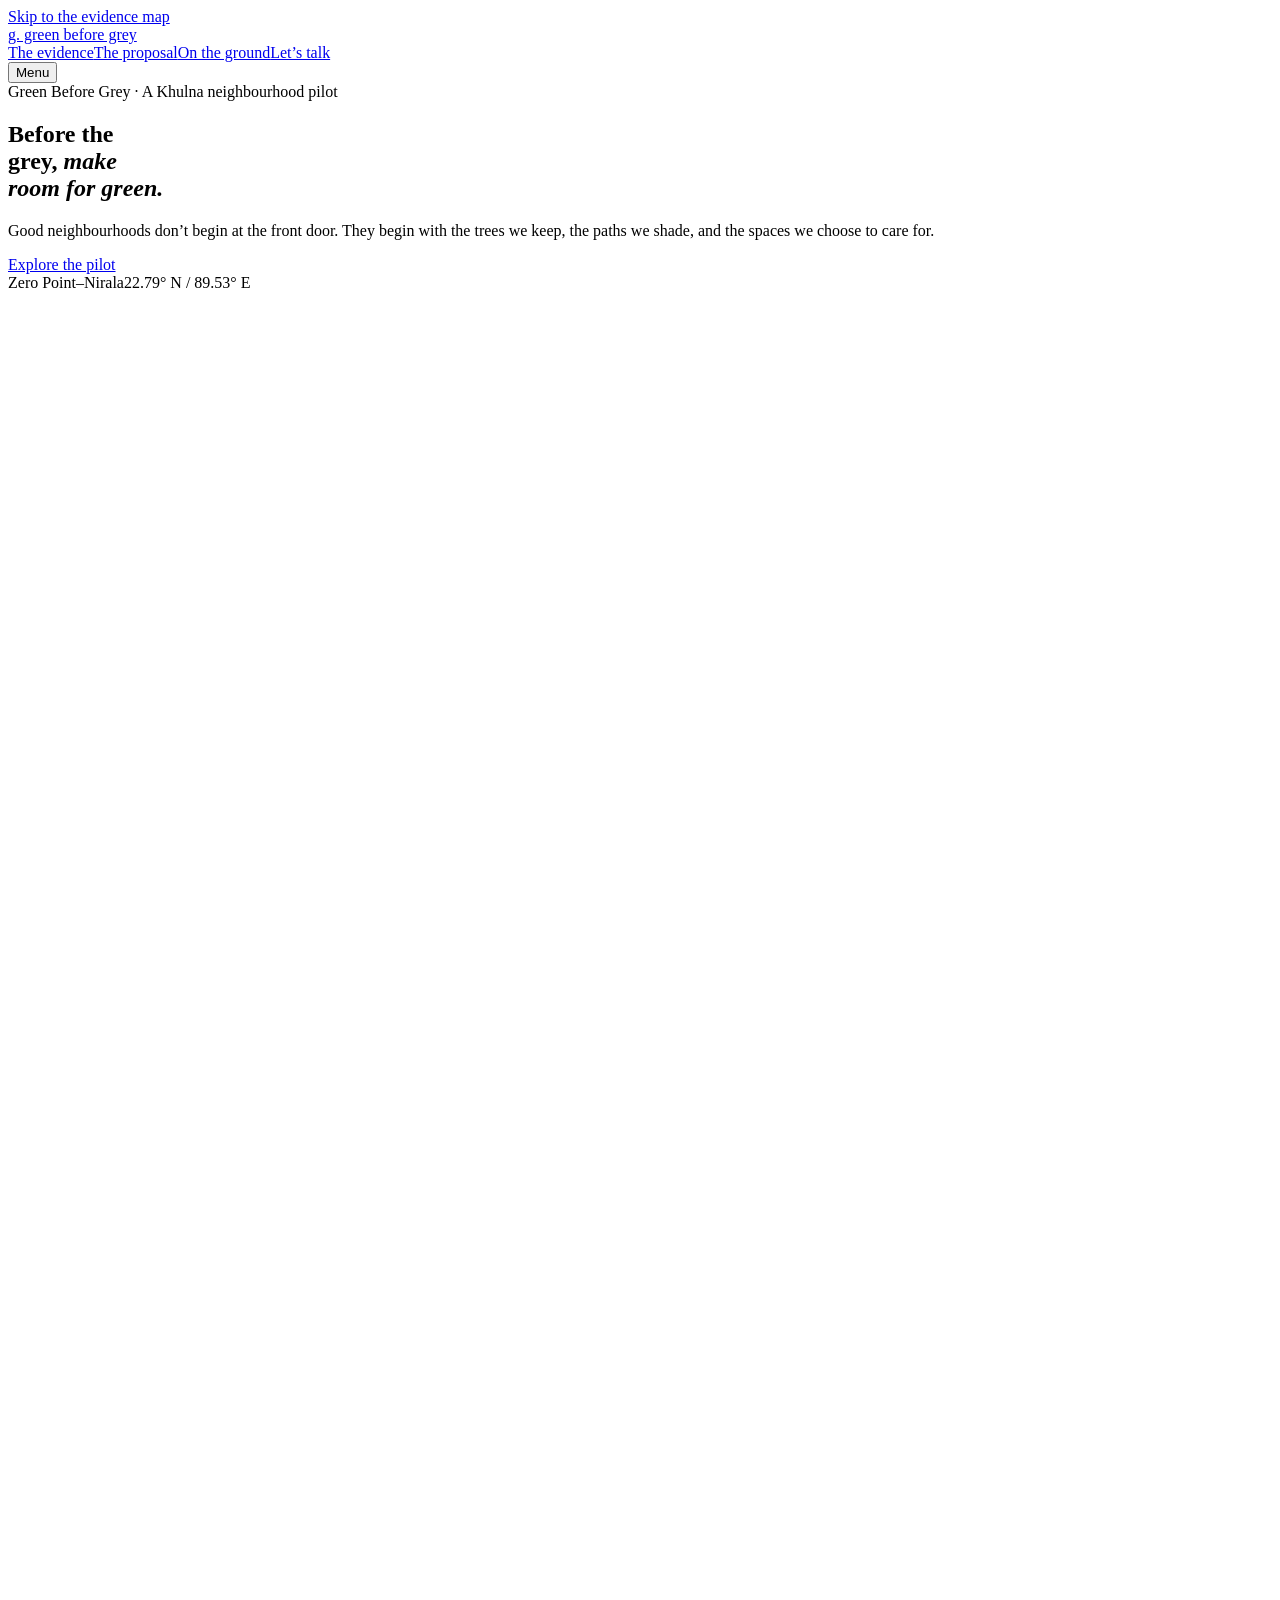
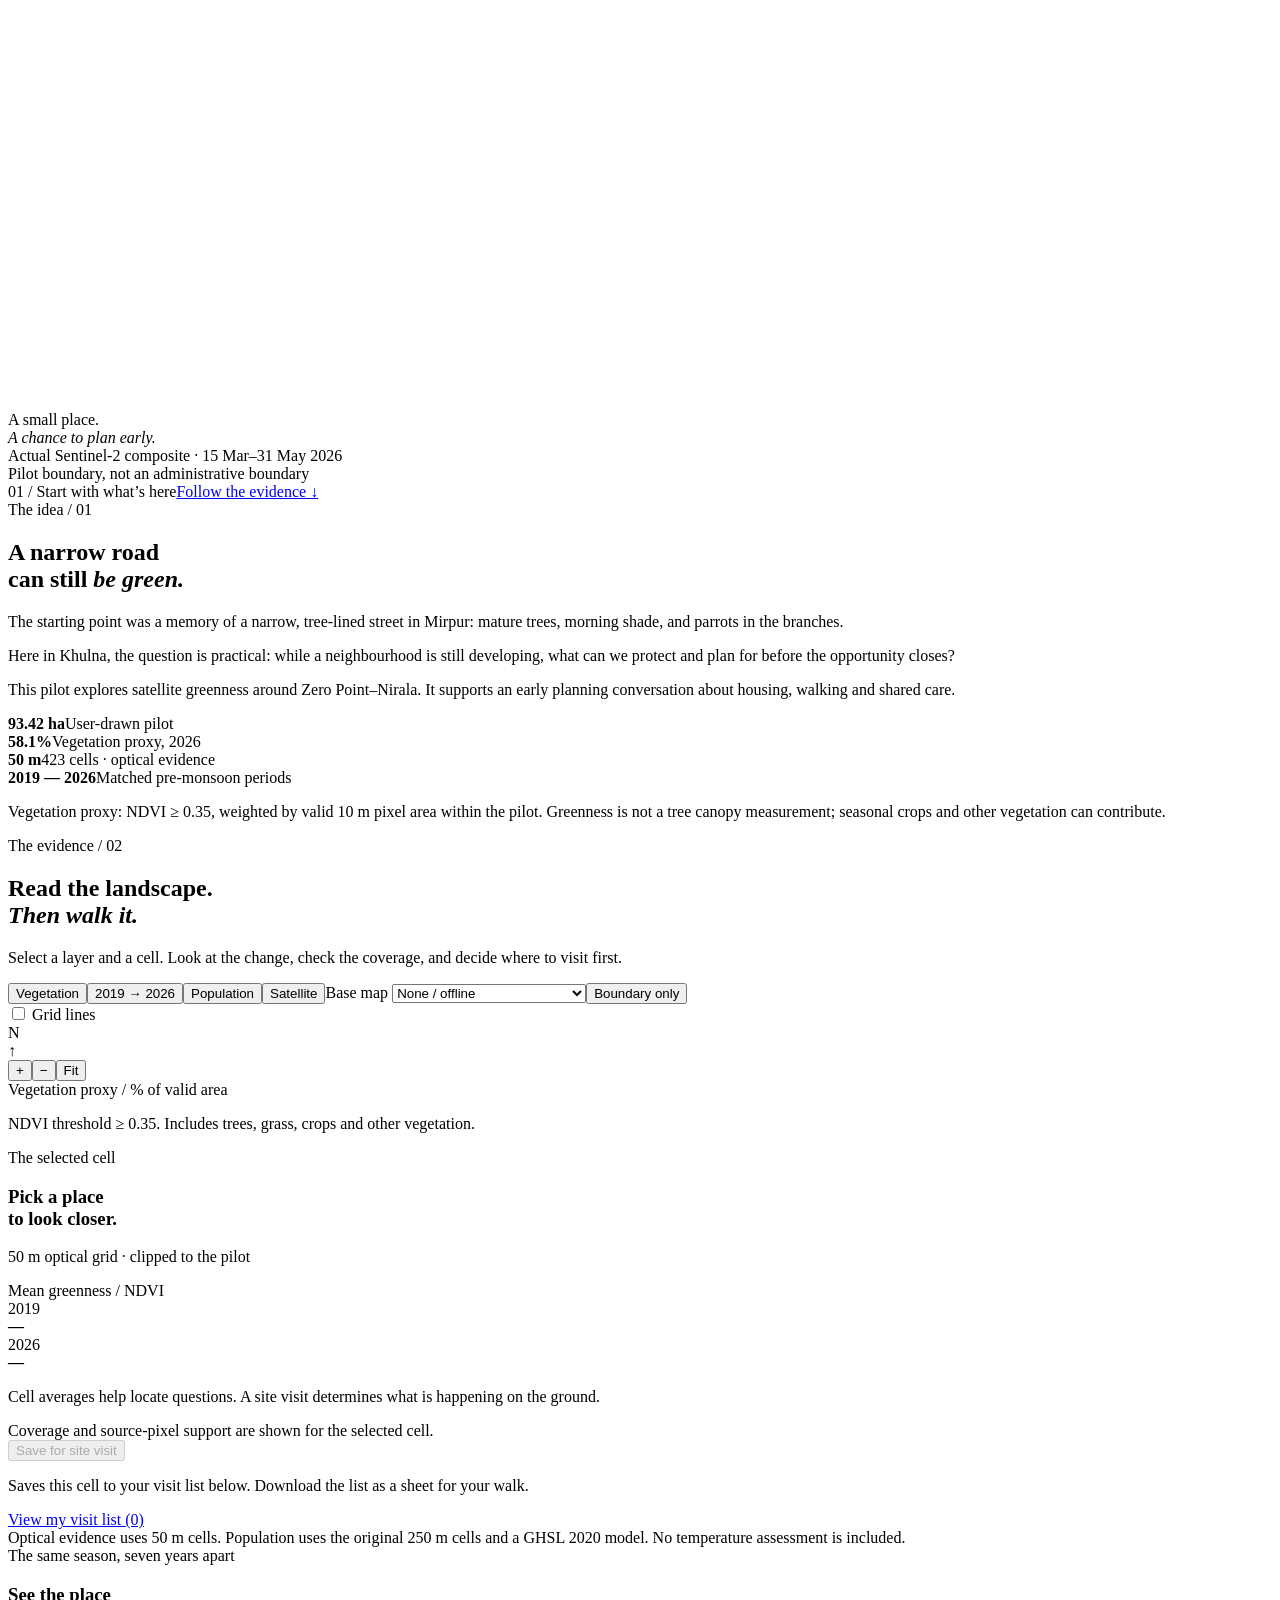
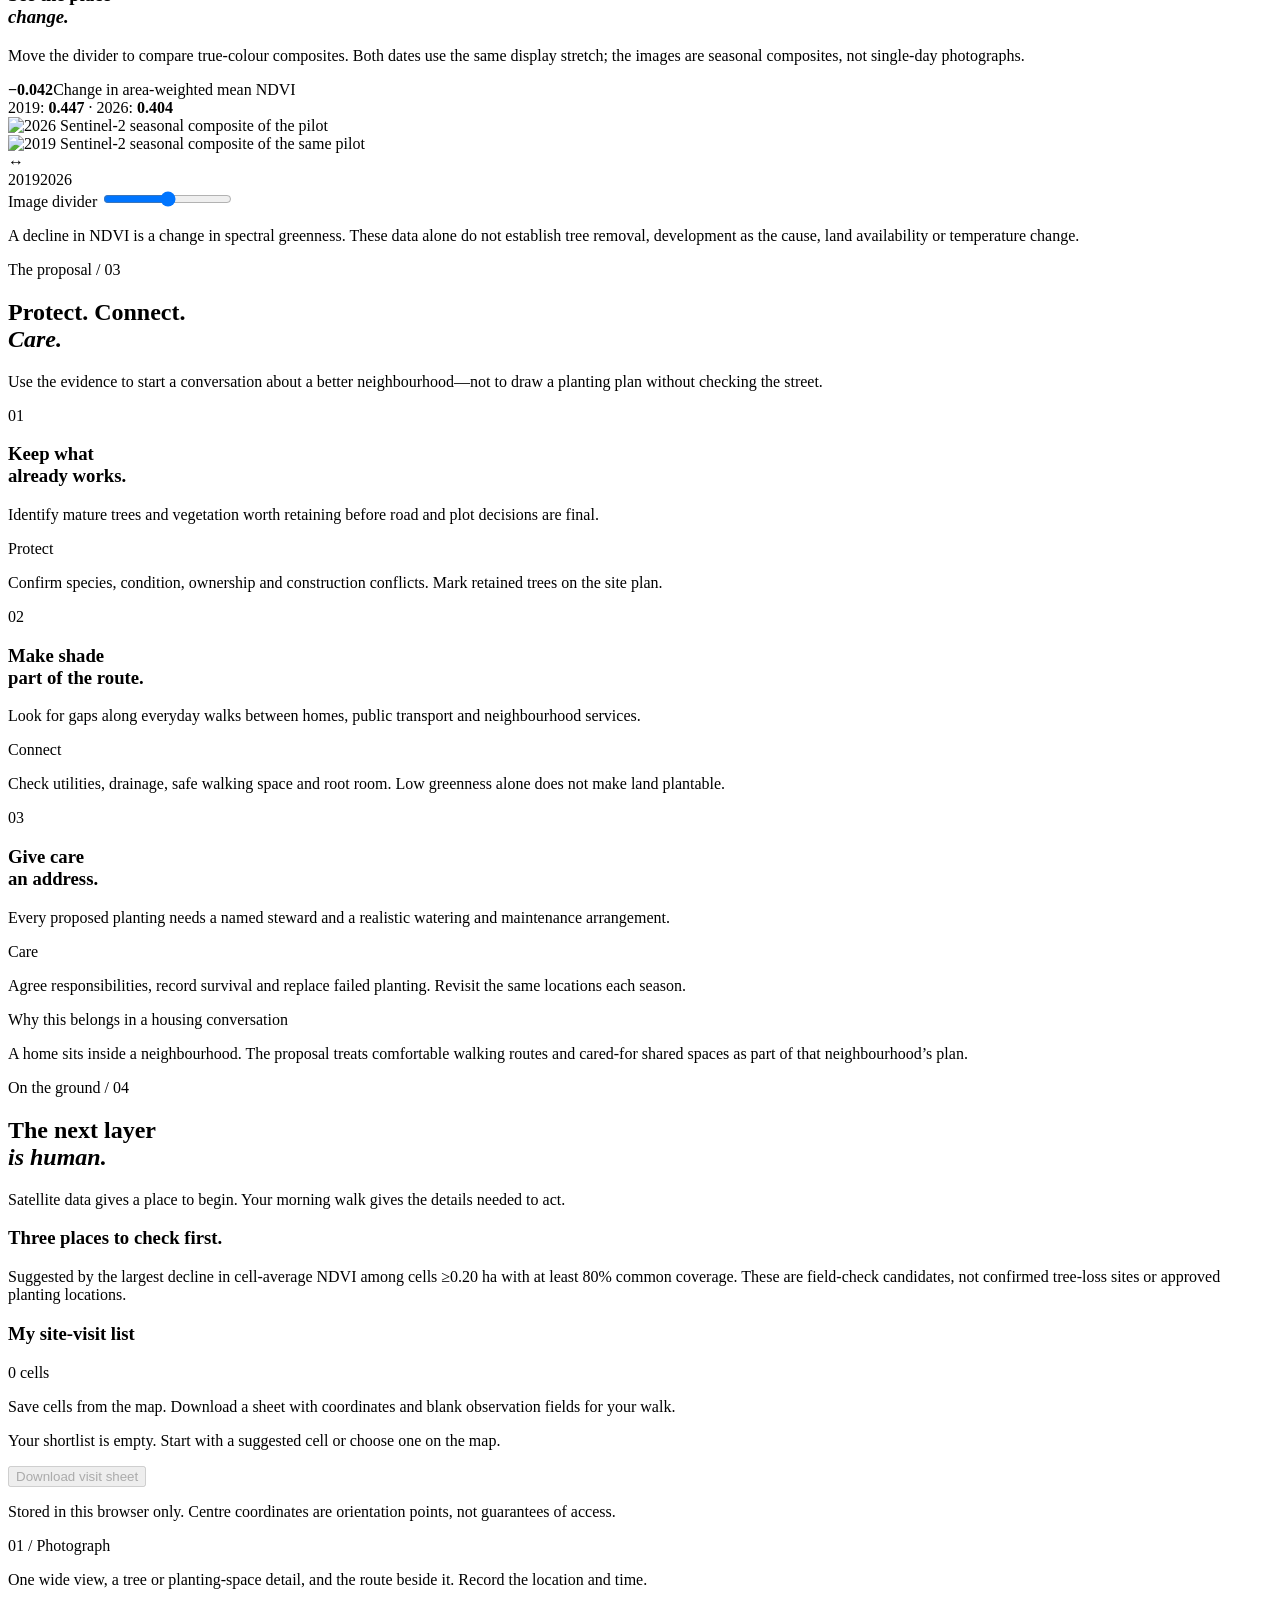
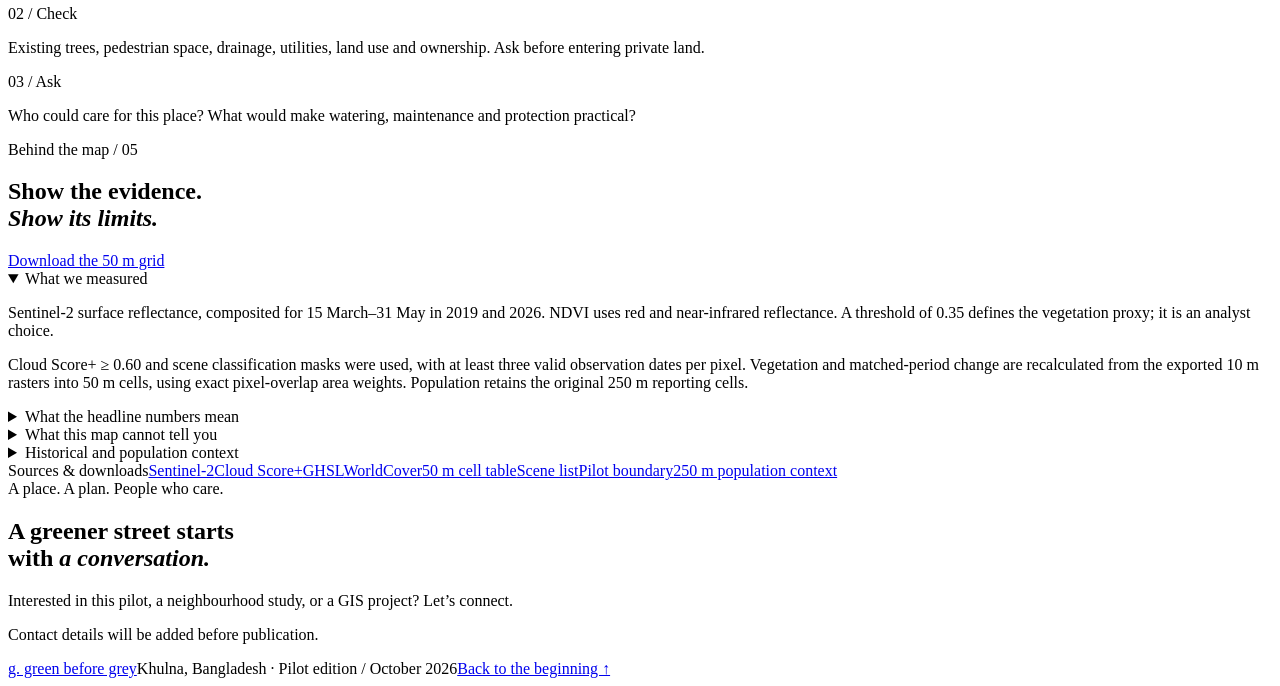
==== index.html @ 22277b51 "Add files via upload" ====
<!doctype html>
<html lang="en">
<head>
<meta charset="utf-8"><meta name="viewport" content="width=device-width,initial-scale=1">
<title>Green Before Grey | Neighbourhood Greening in Khulna</title>
<meta name="description" content="Green Before Grey explores neighbourhood greening in Khulna: compare 2019–2026 vegetation, inspect a 50 m grid, and plan site visits around Zero Point–Nirala.">
<meta name="robots" content="index,follow,max-image-preview:large">
<meta name="referrer" content="strict-origin-when-cross-origin">
<meta property="og:type" content="website"><meta property="og:site_name" content="Green Before Grey">
<meta property="og:title" content="Green Before Grey | Neighbourhood Greening in Khulna">
<meta property="og:description" content="Explore vegetation change and opportunities for neighbourhood shade around Zero Point–Nirala, Khulna, using real satellite evidence.">
<meta property="og:locale" content="en_US"><meta name="twitter:card" content="summary">
<meta name="twitter:title" content="Green Before Grey | Khulna Neighbourhood Greening">
<meta name="twitter:description" content="A neighbourhood planning pilot: satellite evidence, 50 m cells, and practical site visits before development closes the opportunity.">
<!-- Publication URLs are added by tools/set_public_url.py after a real HTTPS address is known. -->
<script id="site-schema" type="application/ld+json">{"@context":"https://schema.org","@graph":[{"@type":"WebSite","name":"Green Before Grey","alternateName":"Green Before Gray","inLanguage":"en","description":"A neighbourhood greening and shade planning pilot in Khulna, Bangladesh."},{"@type":"WebPage","name":"Green Before Grey | Neighbourhood Greening in Khulna","description":"Explore vegetation change and plan site visits around Zero Point–Nirala, Khulna.","about":{"@type":"Place","name":"Zero Point–Nirala, Khulna, Bangladesh","geo":{"@type":"GeoCoordinates","latitude":22.794,"longitude":89.534}}}]}</script>
<meta name="theme-color" content="#102121">
<link rel="icon" href="assets/favicon.svg" type="image/svg+xml">
<link rel="stylesheet" href="assets/vendor/leaflet/leaflet.css"><link rel="stylesheet" href="styles.css">
<script defer src="assets/vendor/leaflet/leaflet.js"></script><script defer src="data/pilot-data.js"></script><script defer src="site-config.js"></script><script defer src="map-controller.js"></script><script defer src="app.js"></script>
</head>
<body>
<a class="skip-link" href="#explore">Skip to the evidence map</a>
<header class="header"><a class="wordmark" href="#start"><span class="mark">g.</span> green before grey</a><nav aria-label="Main navigation"><a href="#explore">The evidence</a><a href="#care">The proposal</a><a href="#field">On the ground</a><a class="nav-contact" href="#contact">Let’s talk</a></nav><button class="menu-toggle" aria-expanded="false" aria-label="Toggle navigation">Menu</button></header>
<main>
<section class="hero section" id="start">
<div class="hero-copy"><div class="eyebrow"><span class="short-line"></span> Green Before Grey · A Khulna neighbourhood pilot</div><h1>Before the<br>grey, <em>make<br>room for green.</em></h1><p class="hero-intro">Good neighbourhoods don’t begin at the front door. They begin with the trees we keep, the paths we shade, and the spaces we choose to care for.</p><a class="button primary" href="#explore">Explore the pilot</a><div class="hero-meta"><span>Zero Point–Nirala</span><span>22.79° N / 89.53° E</span></div></div>
<div class="hero-map-wrap"><div class="map-halo"></div><svg id="hero-map" viewBox="0 0 1400 1900" role="img" aria-label="Sentinel-2 composite of the user-drawn Zero Point–Nirala pilot"></svg><span class="hero-map-label">A small place.<br><em>A chance to plan early.</em></span><div class="image-credit">Actual Sentinel-2 composite · 15 Mar–31 May 2026<br>Pilot boundary, not an administrative boundary</div></div>
<div class="hero-bottom"><span>01 / Start with what’s here</span><a href="#explore">Follow the evidence <span aria-hidden="true">↓</span></a></div>
</section>
<section class="intro section" aria-labelledby="intro-title"><div class="section-marker">The idea / 01</div><div class="intro-body"><h2 id="intro-title">A narrow road<br>can still <em>be green.</em></h2><div><p>The starting point was a memory of a narrow, tree-lined street in Mirpur: mature trees, morning shade, and parrots in the branches.</p><p>Here in Khulna, the question is practical: while a neighbourhood is still developing, what can we protect and plan for before the opportunity closes?</p><p class="quiet">This pilot explores satellite greenness around Zero Point–Nirala. It supports an early planning conversation about housing, walking and shared care.</p></div></div><div class="stats"><div><strong id="stat-area">93.42<span> ha</span></strong><span>User-drawn pilot</span></div><div><strong id="stat-green">58.1<span>%</span></strong><span>Vegetation proxy, 2026</span></div><div><strong id="stat-cells">50<span> m</span></strong><span id="stat-grid-note">423 cells · optical evidence</span></div><div><strong>2019<span> — </span>2026</strong><span>Matched pre-monsoon periods</span></div></div><p class="stat-note">Vegetation proxy: NDVI ≥ 0.35, weighted by valid 10 m pixel area within the pilot. Greenness is not a tree canopy measurement; seasonal crops and other vegetation can contribute.</p></section>
<section class="evidence section" id="explore" aria-labelledby="evidence-title"><div class="section-marker">The evidence / 02</div><div class="section-heading"><h2 id="evidence-title">Read the landscape.<br><em>Then walk it.</em></h2><p>Select a layer and a cell. Look at the change, check the coverage, and decide where to visit first.</p></div>
<div class="explorer"><div class="map-column"><div class="map-toolbar"><div class="layer-buttons" role="group" aria-label="Evidence layer"><button data-layer="vegetation" aria-pressed="true">Vegetation</button><button data-layer="change" aria-pressed="false">2019 → 2026</button><button data-layer="population" aria-pressed="false">Population</button><button data-layer="satellite" aria-pressed="false">Satellite</button><label class="basemap-select">Base map <select id="basemap-select" aria-label="Base map"><option value="offline">None / offline</option><option value="osm">OpenStreetMap</option><option value="dark">OSM · dark</option><option value="light">OSM · light</option><option value="esri">Esri satellite</option><option value="google-satellite" disabled>Google satellite · key needed</option><option value="google-hybrid" disabled>Google hybrid · key needed</option></select></label><button data-layer="boundary" aria-pressed="false">Boundary only</button></div><label class="grid-toggle"><input type="checkbox" id="show-grid"> Grid lines</label></div><div class="map-surface"><div id="evidence-map" aria-label="Interactive pilot map"></div><div id="google-map" aria-label="Interactive Google basemap" hidden></div><div class="map-north" aria-hidden="true">N<br>↑</div><div class="map-controls" role="group" aria-label="Map zoom"><button id="zoom-in" aria-label="Zoom in">+</button><button id="zoom-out" aria-label="Zoom out">−</button><button id="zoom-reset" aria-label="Reset map view">Fit</button></div></div><div class="map-legend"><div><span id="legend-title">Vegetation proxy / % of valid area</span><div id="legend-swatches"></div></div><p id="layer-note">NDVI threshold ≥ 0.35. Includes trees, grass, crops and other vegetation.</p></div><p id="basemap-status" class="basemap-status" role="status"></p></div>
<aside class="cell-panel" aria-labelledby="cell-title"><span class="eyebrow">The selected cell</span><h3 id="cell-title">Pick a place<br>to look closer.</h3><p id="cell-location" class="mono">50 m optical grid · clipped to the pilot</p><div class="cell-measures" id="cell-measures"></div><div class="ndvi-comparison"><div class="chart-title">Mean greenness / NDVI</div><div class="bar-row"><span>2019</span><div><i id="ndvi-old-bar"></i></div><b id="ndvi-old">—</b></div><div class="bar-row"><span>2026</span><div><i id="ndvi-new-bar"></i></div><b id="ndvi-new">—</b></div><p id="cell-interpretation">Cell averages help locate questions. A site visit determines what is happening on the ground.</p></div><div class="coverage"><span class="coverage-mark" aria-hidden="true"></span><span id="cell-coverage">Coverage and source-pixel support are shown for the selected cell.</span></div><button id="visit-toggle" class="button primary" disabled>Save for site visit</button><p class="visit-help">Saves this cell to your visit list below. Download the list as a sheet for your walk.</p><a class="view-visit-list" href="#visit-list-title">View my visit list <span id="panel-visit-count">(0)</span></a><div class="panel-footnote">Optical evidence uses 50 m cells. Population uses the original 250 m cells and a GHSL 2020 model. No temperature assessment is included.</div></aside></div>
<div class="compare-block"><div><span class="eyebrow">The same season, seven years apart</span><h3>See the place<br><em>change.</em></h3><p>Move the divider to compare true-colour composites. Both dates use the same display stretch; the images are seasonal composites, not single-day photographs.</p><div class="compare-stat"><strong id="delta-stat">−0.042</strong><span>Change in area-weighted mean NDVI<br>2019: <b id="old-mean">0.447</b> · 2026: <b id="new-mean">0.404</b></span></div></div><div><div class="compare-frame" id="compare-frame"><img src="assets/rgb2026.png" alt="2026 Sentinel-2 seasonal composite of the pilot" width="107" height="164"><div id="compare-old"><img src="assets/rgb2019.png" alt="2019 Sentinel-2 seasonal composite of the same pilot" width="107" height="164"></div><div id="compare-divider"><span aria-hidden="true">↔</span></div><span class="compare-year old">2019</span><span class="compare-year new">2026</span></div><label class="compare-control">Image divider <input type="range" id="compare-slider" min="0" max="100" value="50" aria-label="Move the divider between the 2019 and 2026 images"></label></div></div>
<p class="evidence-caveat">A decline in NDVI is a change in spectral greenness. These data alone do not establish tree removal, development as the cause, land availability or temperature change.</p>
</section>
<section class="care section" id="care" aria-labelledby="care-title"><div class="section-marker">The proposal / 03</div><div class="section-heading"><h2 id="care-title">Protect. Connect.<br><em>Care.</em></h2><p>Use the evidence to start a conversation about a better neighbourhood—not to draw a planting plan without checking the street.</p></div><div class="care-cards"><article><span class="card-number">01</span><h3>Keep what<br>already works.</h3><p>Identify mature trees and vegetation worth retaining before road and plot decisions are final.</p><div class="card-detail"><span>Protect</span><p>Confirm species, condition, ownership and construction conflicts. Mark retained trees on the site plan.</p></div></article><article><span class="card-number">02</span><h3>Make shade<br>part of the route.</h3><p>Look for gaps along everyday walks between homes, public transport and neighbourhood services.</p><div class="card-detail"><span>Connect</span><p>Check utilities, drainage, safe walking space and root room. Low greenness alone does not make land plantable.</p></div></article><article><span class="card-number">03</span><h3>Give care<br>an address.</h3><p>Every proposed planting needs a named steward and a realistic watering and maintenance arrangement.</p><div class="card-detail"><span>Care</span><p>Agree responsibilities, record survival and replace failed planting. Revisit the same locations each season.</p></div></article></div><div class="housing-line"><span>Why this belongs in a housing conversation</span><p>A home sits inside a neighbourhood. The proposal treats comfortable walking routes and cared-for shared spaces as part of that neighbourhood’s plan.</p></div></section>
<section class="field section" id="field" aria-labelledby="field-title"><div class="section-marker">On the ground / 04</div><div class="section-heading"><h2 id="field-title">The next layer<br><em>is human.</em></h2><p>Satellite data gives a place to begin. Your morning walk gives the details needed to act.</p></div><div class="field-layout"><div><h3>Three places to check first.</h3><p class="quiet">Suggested by the largest decline in cell-average NDVI among cells ≥0.20 ha with at least 80% common coverage. These are field-check candidates, not confirmed tree-loss sites or approved planting locations.</p><div id="field-candidates" class="field-candidates"></div></div><div class="visit-card"><div class="visit-heading"><h3 id="visit-list-title">My site-visit list</h3><span id="visit-count">0 cells</span></div><p>Save cells from the map. Download a sheet with coordinates and blank observation fields for your walk.</p><div id="visit-list" class="visit-list"><p class="empty-note">Your shortlist is empty. Start with a suggested cell or choose one on the map.</p></div><button class="button light" id="download-visits" disabled>Download visit sheet</button><p class="small">Stored in this browser only. Centre coordinates are orientation points, not guarantees of access.</p></div></div><div class="observation-strip"><div><span>01 / Photograph</span><p>One wide view, a tree or planting-space detail, and the route beside it. Record the location and time.</p></div><div><span>02 / Check</span><p>Existing trees, pedestrian space, drainage, utilities, land use and ownership. Ask before entering private land.</p></div><div><span>03 / Ask</span><p>Who could care for this place? What would make watering, maintenance and protection practical?</p></div></div><div id="field-gallery" class="field-gallery" hidden></div></section>
<section class="methods section" id="methods" aria-labelledby="methods-title"><div class="section-marker">Behind the map / 05</div><div class="methods-heading"><h2 id="methods-title">Show the evidence.<br><em>Show its limits.</em></h2><a class="text-link" href="data/pilot-grid.geojson" download="Green_Before_Grey_50m_Grid.geojson" data-download="fine-grid">Download the 50 m grid</a></div><div class="methods-grid"><details open><summary>What we measured</summary><p>Sentinel-2 surface reflectance, composited for 15 March–31 May in 2019 and 2026. NDVI uses red and near-infrared reflectance. A threshold of 0.35 defines the vegetation proxy; it is an analyst choice.</p><p>Cloud Score+ ≥ 0.60 and scene classification masks were used, with at least three valid observation dates per pixel. Vegetation and matched-period change are recalculated from the exported 10 m rasters into 50 m cells, using exact pixel-overlap area weights. Population retains the original 250 m reporting cells.</p></details><details><summary>What the headline numbers mean</summary><p>93.42 ha is the geodesic pilot area. Vegetation percentage uses valid pixel area after clipping to the pilot. NDVI change uses the common valid pixel area in both periods. Fine-grid values are recalculated, not copied from the 250 m grid.</p><p>Projected cell areas sum to 93.27 ha, about 0.16% below the geodesic area because of geometry/projection handling. The 50 m geometry partitions the projected pilot, excluding a total of less than 1 m² in tiny edge slivers. The older population export is downloadable separately.</p></details><details><summary>What this map cannot tell you</summary><p>Greenness is not tree canopy, biodiversity, shade quality or land ownership. NDVI changes can reflect vegetation condition, crops, soil and mixed pixels as well as physical land-cover change.</p><p>Thermal results did not meet the original coverage rule: no valid temperature pixels remained in the supplied median raster. Temperature, cooling estimates and air-quality claims are omitted.</p></details><details><summary>Historical and population context</summary><p>Population uses the GHSL 2020 100 m model as supplied in the cell export. Cell totals are approximate and are not summed here into a current pilot population. The source is older and coarser than the optical imagery.</p><p>ESA WorldCover 2021 tree and built classes are retained as historical cell context. They are not current tree inventories or proof of a parcel’s availability.</p></details></div><div class="source-row"><span>Sources & downloads</span><a href="https://developers.google.com/earth-engine/datasets/catalog/COPERNICUS_S2_SR_HARMONIZED" target="_blank" rel="noopener">Sentinel-2</a><a href="https://developers.google.com/earth-engine/datasets/catalog/GOOGLE_CLOUD_SCORE_PLUS_V1_S2_HARMONIZED" target="_blank" rel="noopener">Cloud Score+</a><a href="https://developers.google.com/earth-engine/datasets/catalog/JRC_GHSL_P2023A_GHS_POP" target="_blank" rel="noopener">GHSL</a><a href="https://developers.google.com/earth-engine/datasets/catalog/ESA_WorldCover_v200" target="_blank" rel="noopener">WorldCover</a><a href="data/pilot-table.csv" download="Green_Before_Grey_50m_Table.csv" data-download="fine-table">50 m cell table</a><a href="data/source-scenes.csv" download="source-scenes.csv" data-download="scenes">Scene list</a><a href="data/pilot-boundary.geojson" download="pilot-boundary.geojson" data-download="boundary">Pilot boundary</a><a href="data/population-grid-250m.geojson" download="Population_Context_250m.geojson" data-download="population">250 m population context</a></div></section>
</main>
<footer class="contact section" id="contact"><span class="eyebrow">A place. A plan. People who care.</span><h2>A greener street starts<br>with <em>a conversation.</em></h2><p>Interested in this pilot, a neighbourhood study, or a GIS project? Let’s connect.</p><div id="contact-links" class="contact-links"></div><p id="contact-pending" class="quiet">Contact details will be added before publication.</p><div class="footer-bottom"><a class="wordmark" href="#start"><span class="mark">g.</span> green before grey</a><span>Khulna, Bangladesh · Pilot edition / October 2026</span><a href="#start">Back to the beginning ↑</a></div></footer>
<div class="sr-only" id="announcement" aria-live="polite"></div>
<noscript><p class="noscript">Enable JavaScript to explore the interactive map. The project narrative and downloadable source files remain available.</p></noscript>
</body></html>
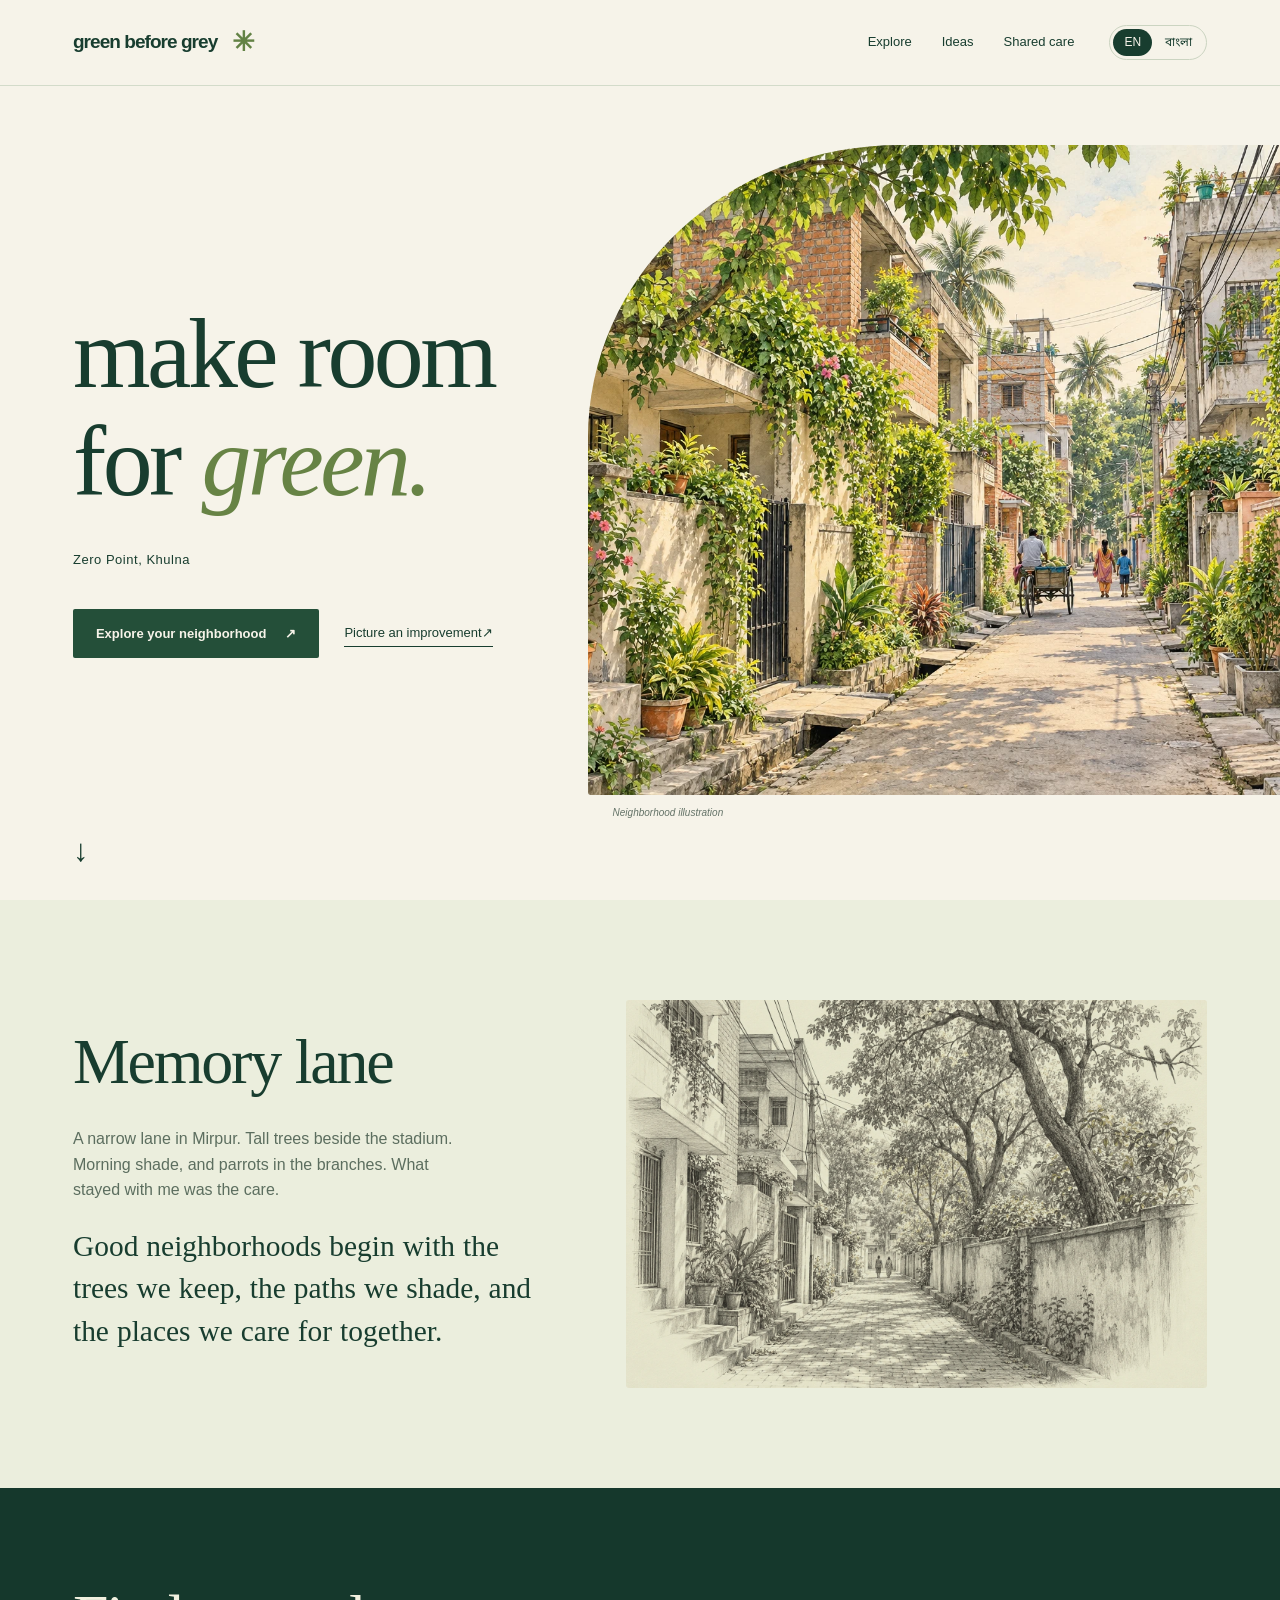
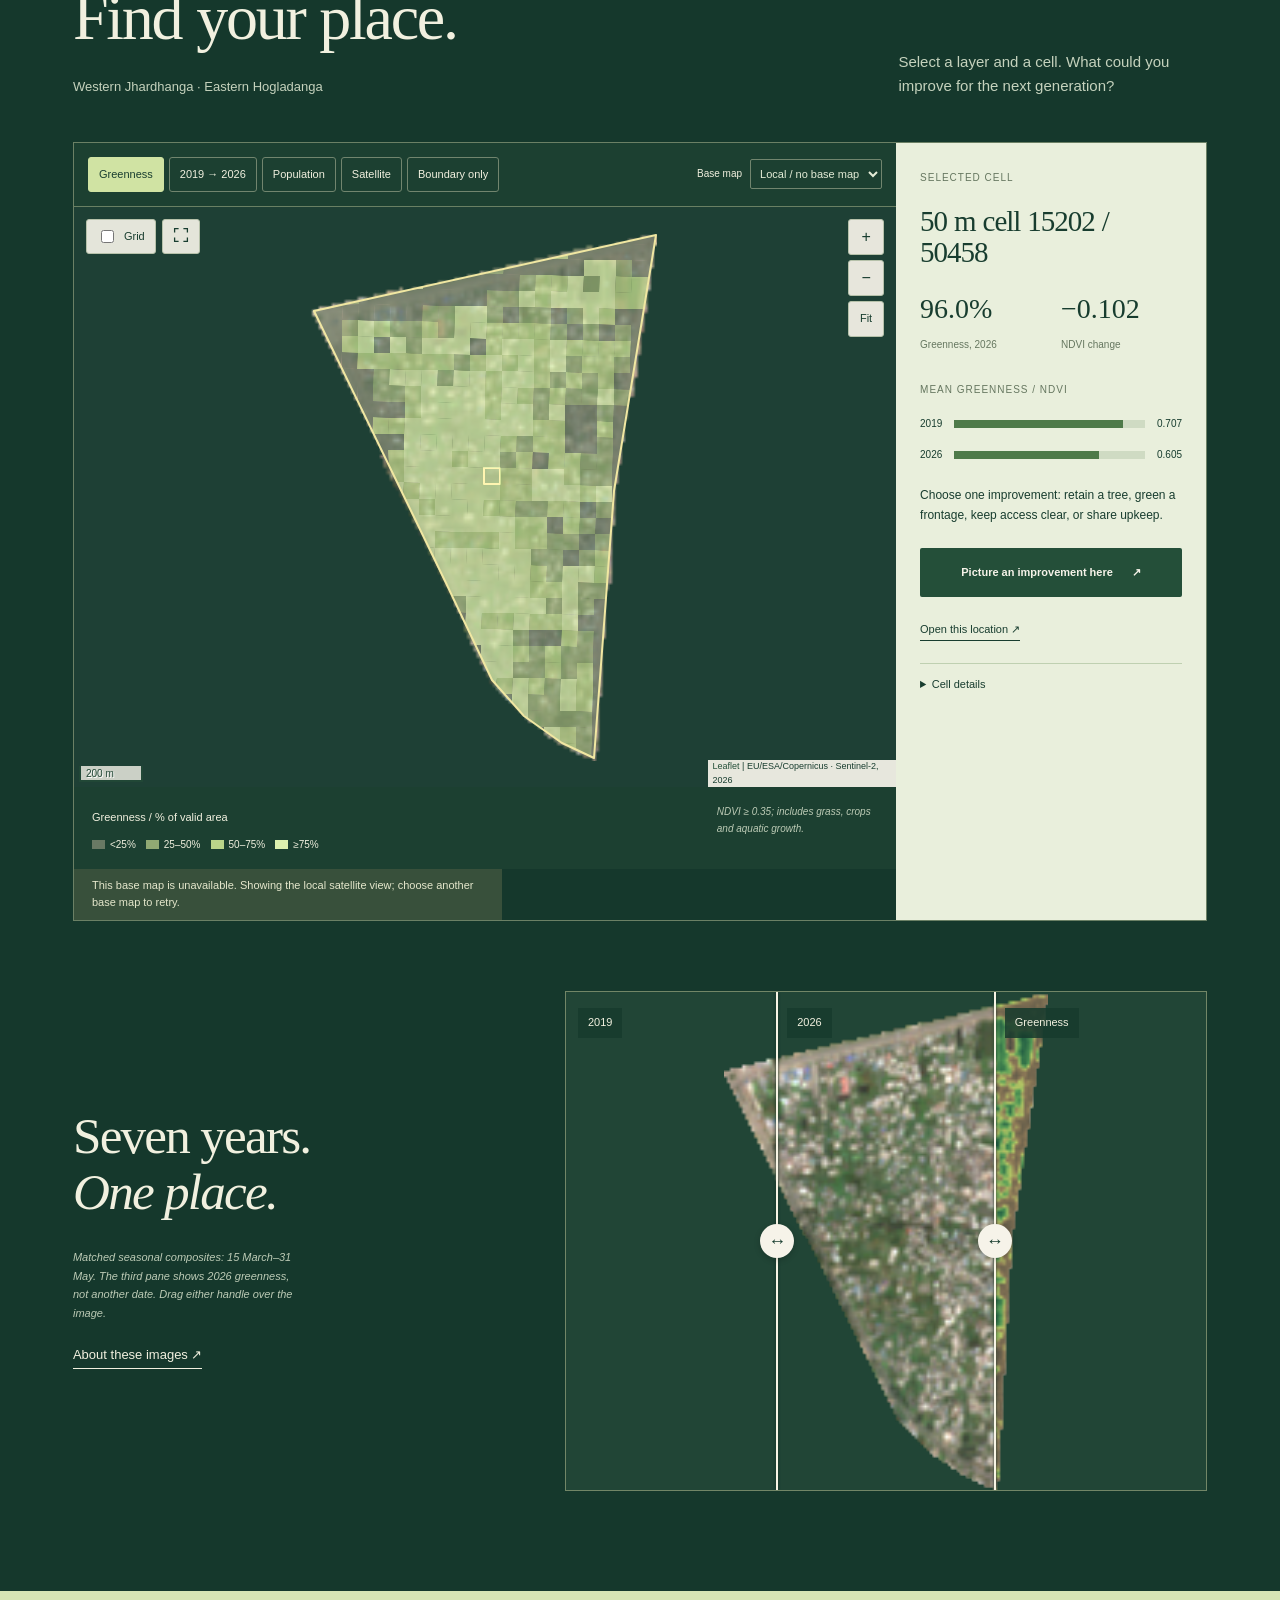
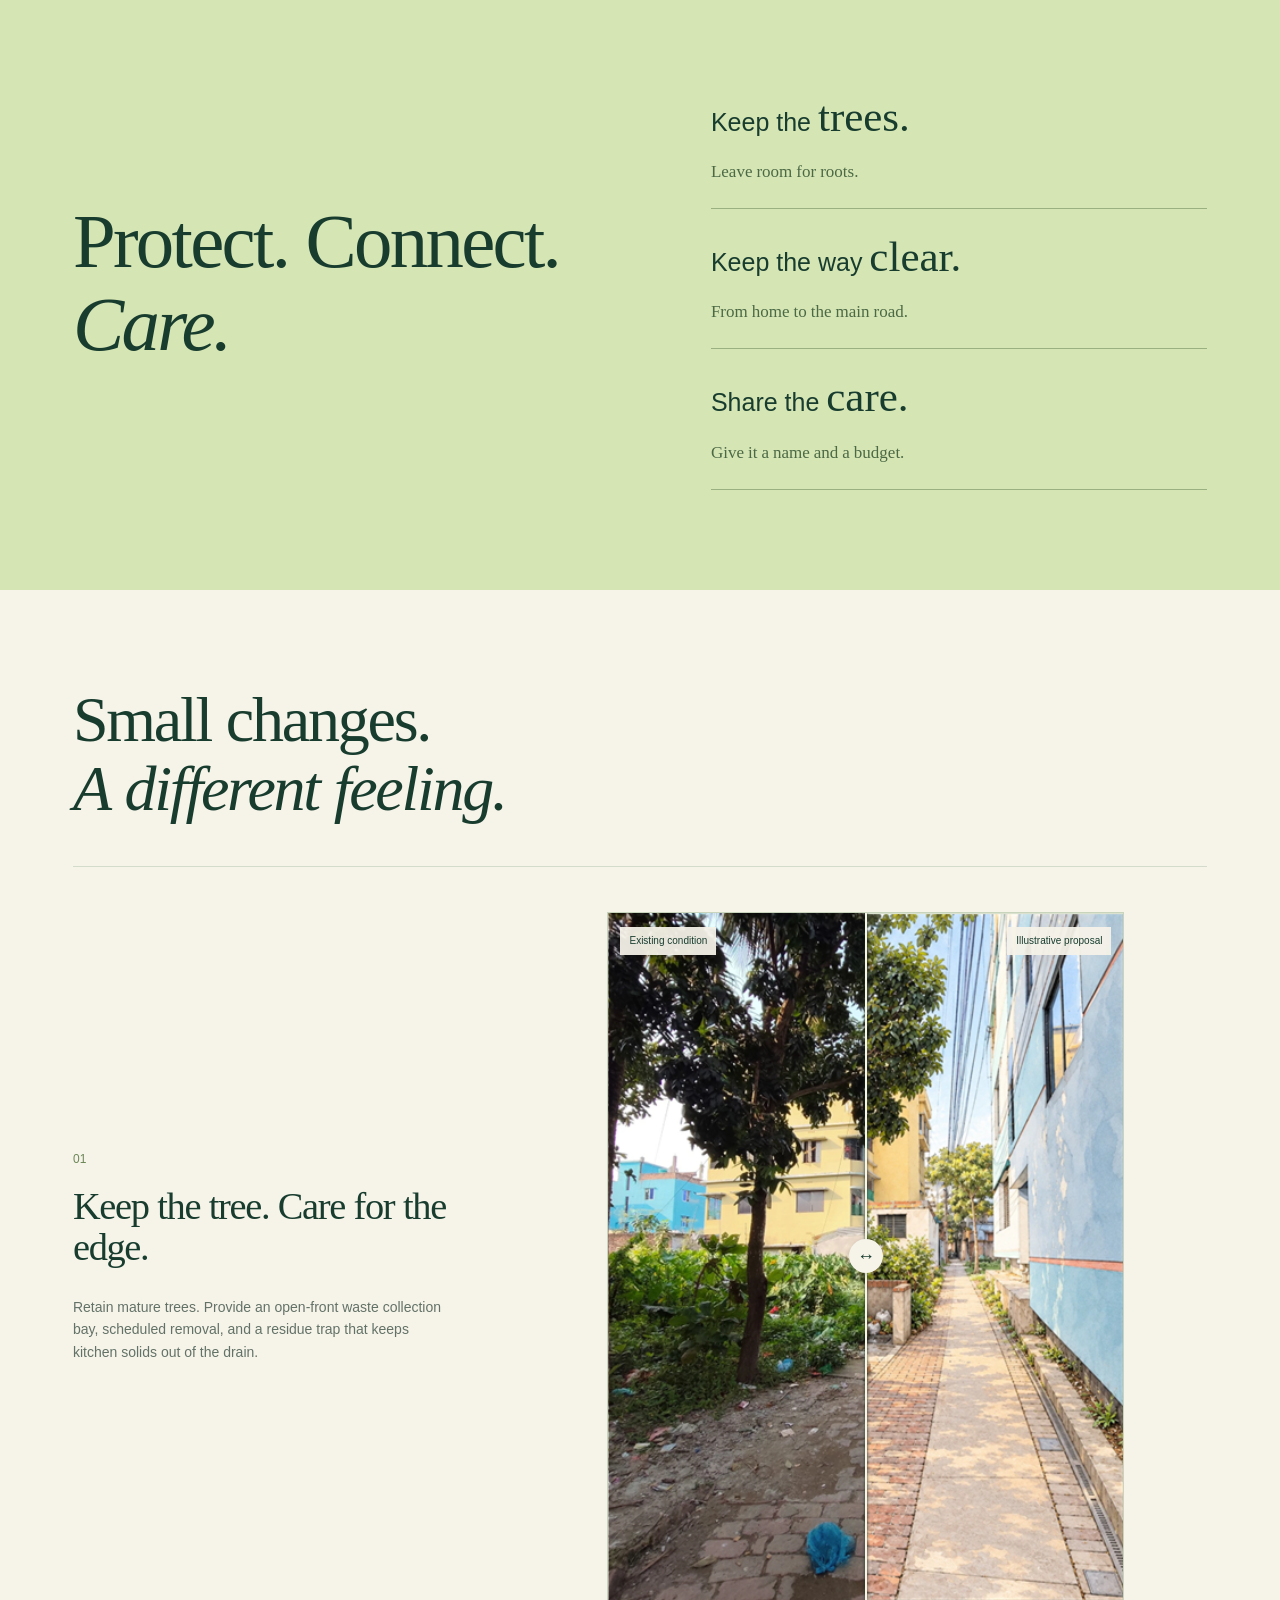
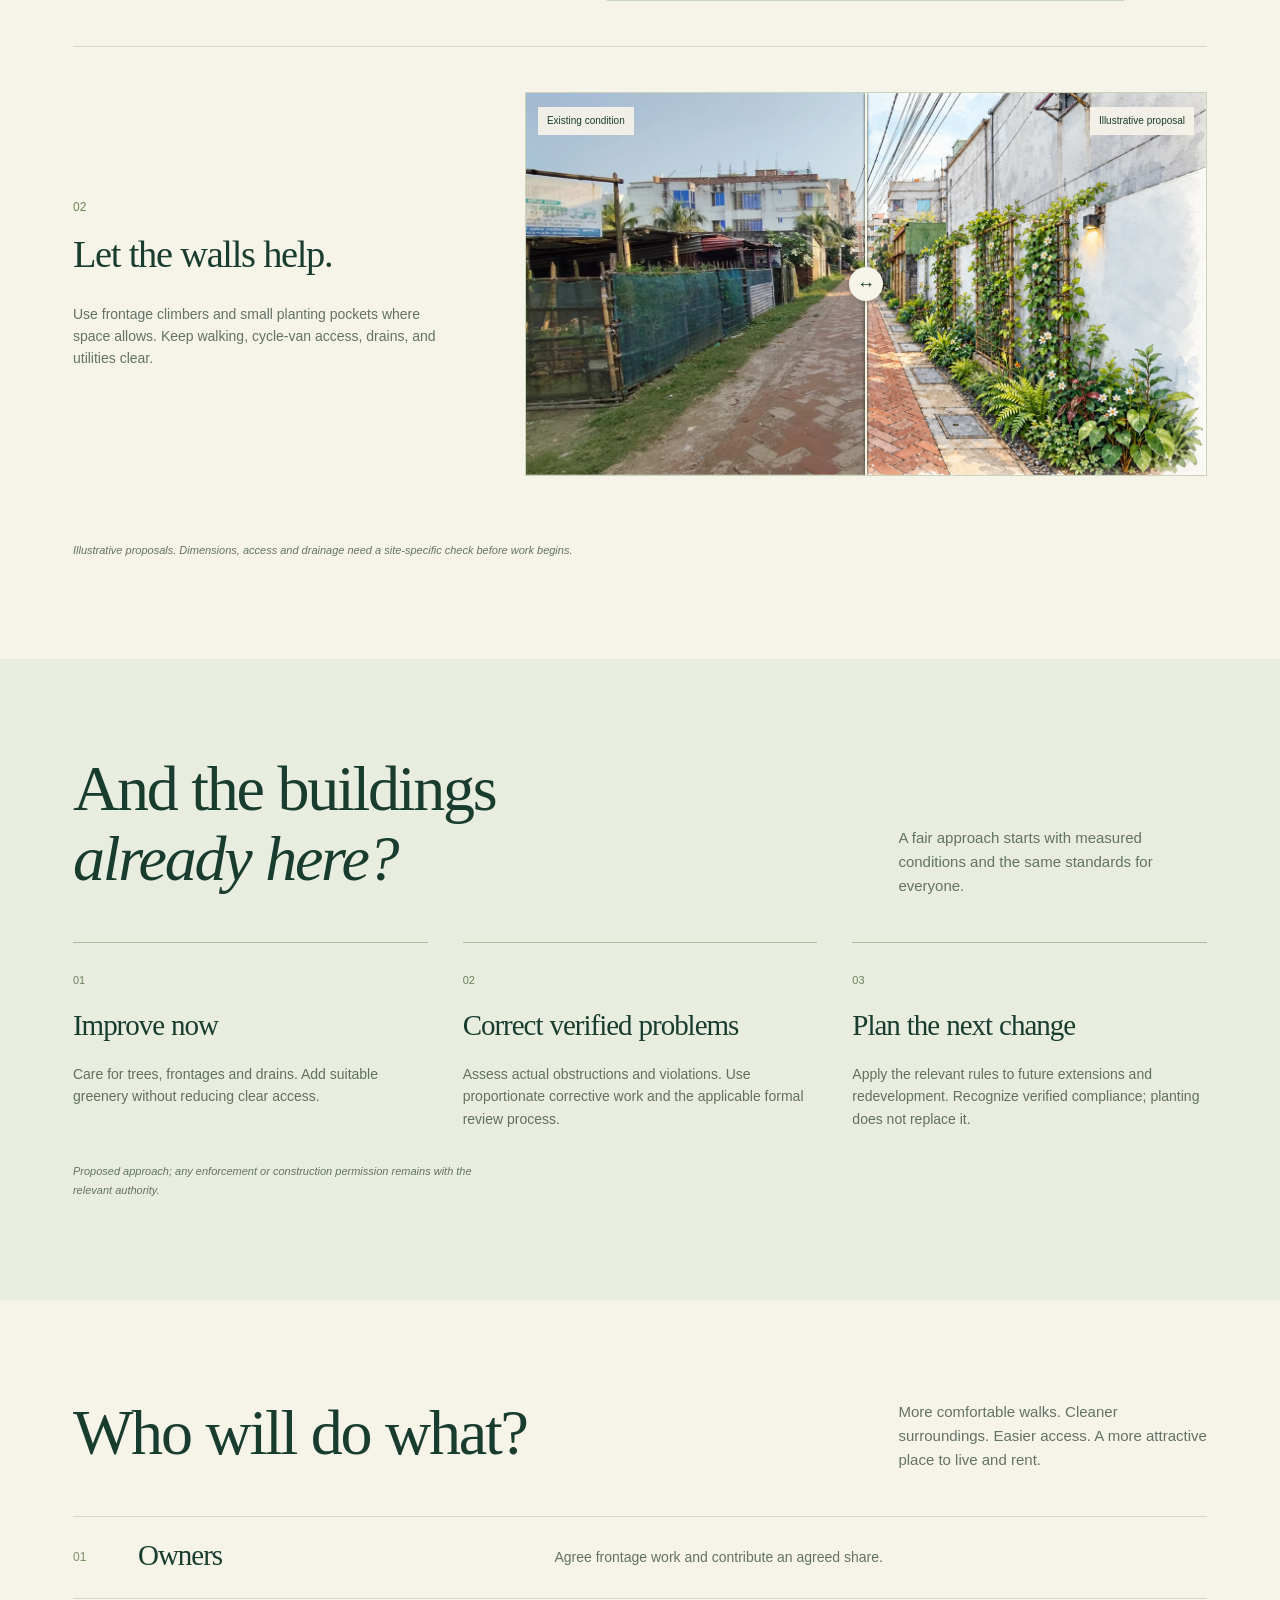
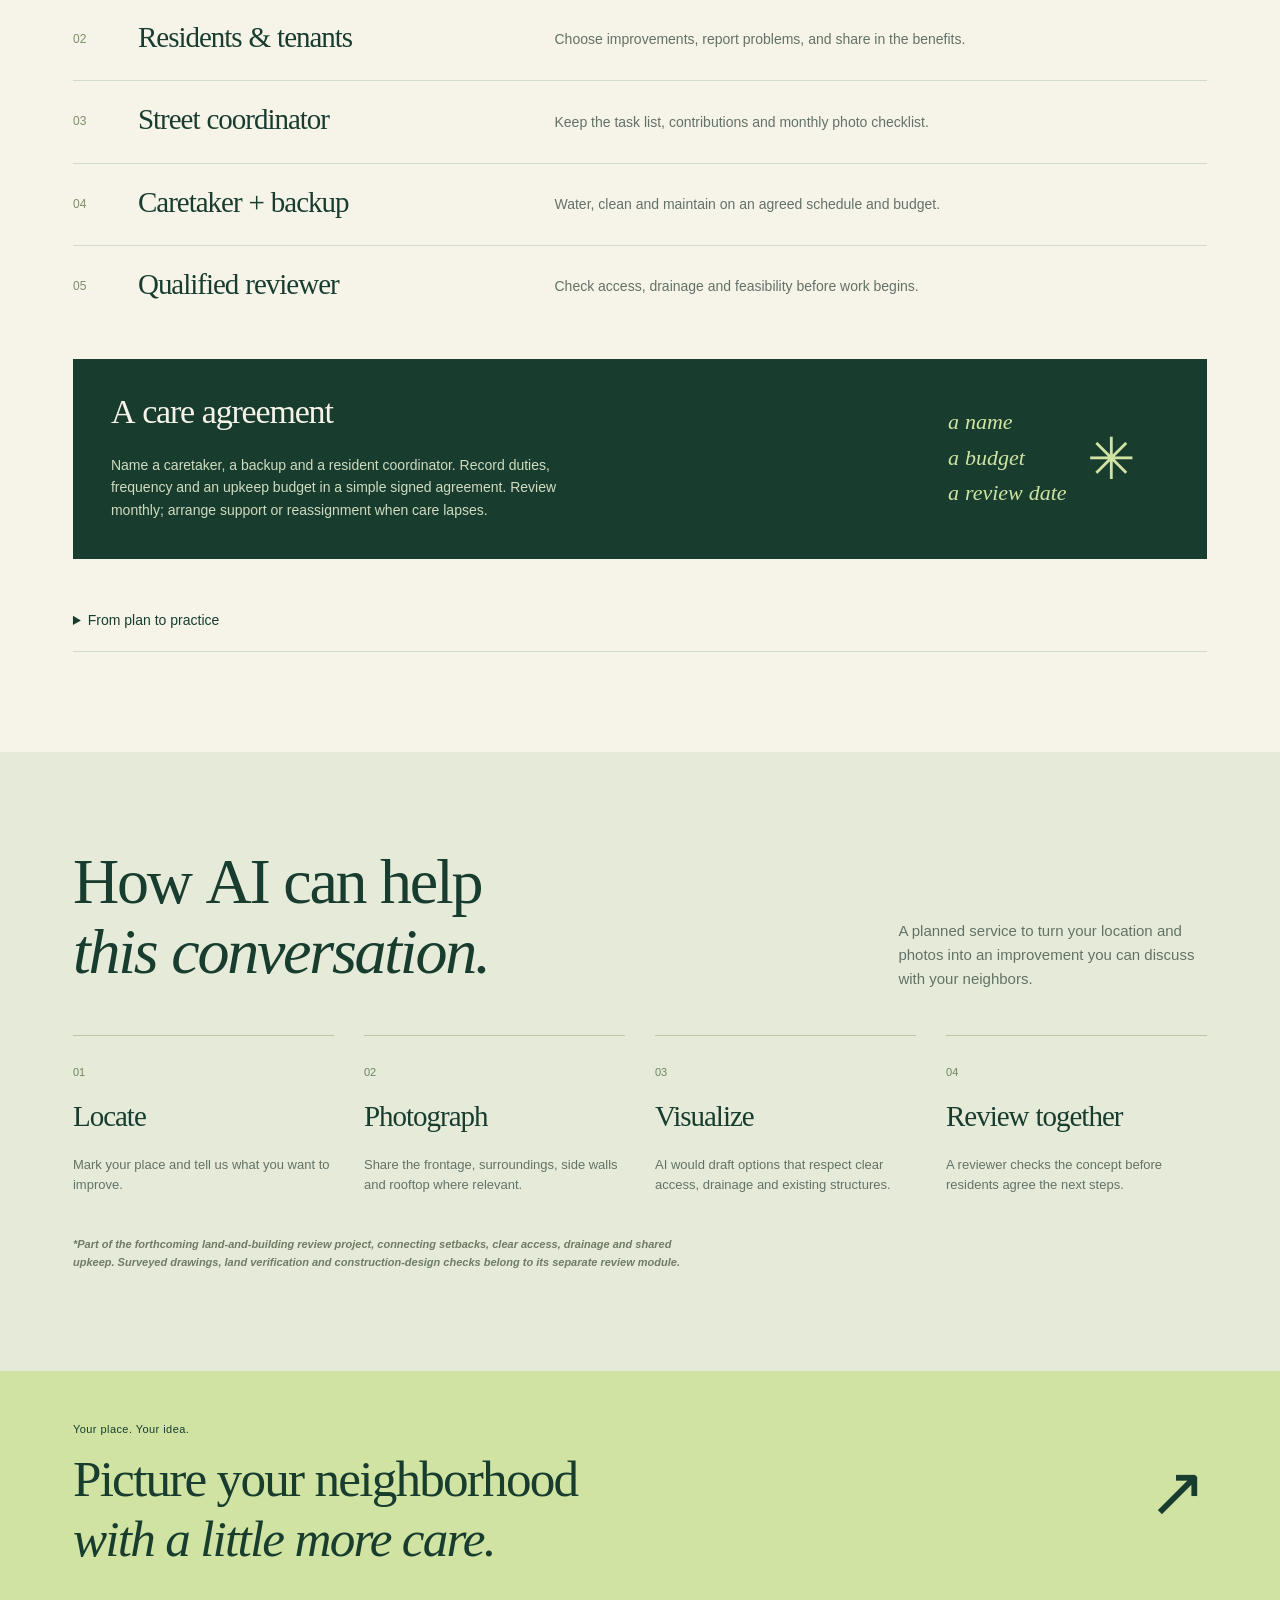
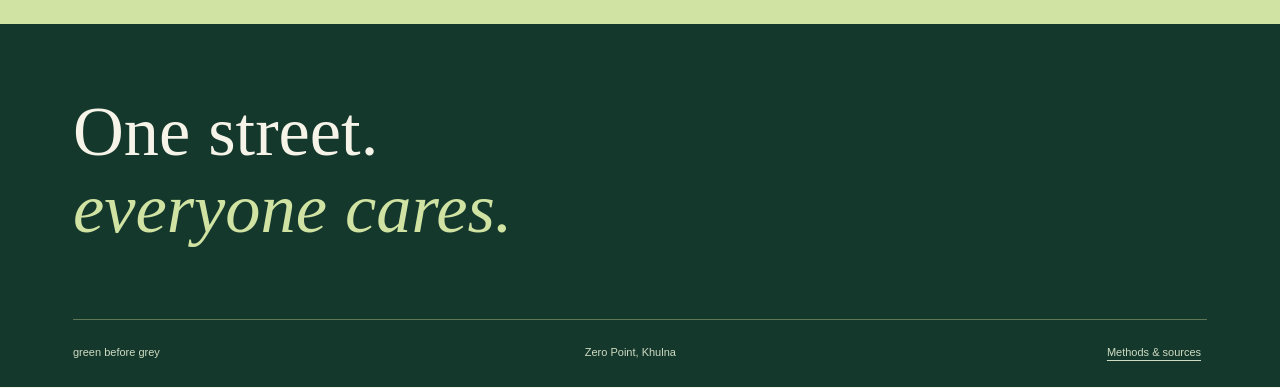
==== commit 434b14d7: "Add files via upload" ====
--- a/index.html
+++ b/index.html
@@ -1,45 +1,39 @@
-<!doctype html>
-<html lang="en">
-<head>
-<meta charset="utf-8"><meta name="viewport" content="width=device-width,initial-scale=1">
-<title>Green Before Grey | Neighbourhood Greening in Khulna</title>
-<meta name="description" content="Green Before Grey explores neighbourhood greening in Khulna: compare 2019–2026 vegetation, inspect a 50 m grid, and plan site visits around Zero Point–Nirala.">
-<meta name="robots" content="index,follow,max-image-preview:large">
-<meta name="referrer" content="strict-origin-when-cross-origin">
-<meta property="og:type" content="website"><meta property="og:site_name" content="Green Before Grey">
-<meta property="og:title" content="Green Before Grey | Neighbourhood Greening in Khulna">
-<meta property="og:description" content="Explore vegetation change and opportunities for neighbourhood shade around Zero Point–Nirala, Khulna, using real satellite evidence.">
-<meta property="og:locale" content="en_US"><meta name="twitter:card" content="summary">
-<meta name="twitter:title" content="Green Before Grey | Khulna Neighbourhood Greening">
-<meta name="twitter:description" content="A neighbourhood planning pilot: satellite evidence, 50 m cells, and practical site visits before development closes the opportunity.">
-<!-- Publication URLs are added by tools/set_public_url.py after a real HTTPS address is known. -->
-<script id="site-schema" type="application/ld+json">{"@context":"https://schema.org","@graph":[{"@type":"WebSite","name":"Green Before Grey","alternateName":"Green Before Gray","inLanguage":"en","description":"A neighbourhood greening and shade planning pilot in Khulna, Bangladesh."},{"@type":"WebPage","name":"Green Before Grey | Neighbourhood Greening in Khulna","description":"Explore vegetation change and plan site visits around Zero Point–Nirala, Khulna.","about":{"@type":"Place","name":"Zero Point–Nirala, Khulna, Bangladesh","geo":{"@type":"GeoCoordinates","latitude":22.794,"longitude":89.534}}}]}</script>
-<meta name="theme-color" content="#102121">
-<link rel="icon" href="assets/favicon.svg" type="image/svg+xml">
-<link rel="stylesheet" href="assets/vendor/leaflet/leaflet.css"><link rel="stylesheet" href="styles.css">
-<script defer src="assets/vendor/leaflet/leaflet.js"></script><script defer src="data/pilot-data.js"></script><script defer src="site-config.js"></script><script defer src="map-controller.js"></script><script defer src="app.js"></script>
-</head>
-<body>
-<a class="skip-link" href="#explore">Skip to the evidence map</a>
-<header class="header"><a class="wordmark" href="#start"><span class="mark">g.</span> green before grey</a><nav aria-label="Main navigation"><a href="#explore">The evidence</a><a href="#care">The proposal</a><a href="#field">On the ground</a><a class="nav-contact" href="#contact">Let’s talk</a></nav><button class="menu-toggle" aria-expanded="false" aria-label="Toggle navigation">Menu</button></header>
-<main>
-<section class="hero section" id="start">
-<div class="hero-copy"><div class="eyebrow"><span class="short-line"></span> Green Before Grey · A Khulna neighbourhood pilot</div><h1>Before the<br>grey, <em>make<br>room for green.</em></h1><p class="hero-intro">Good neighbourhoods don’t begin at the front door. They begin with the trees we keep, the paths we shade, and the spaces we choose to care for.</p><a class="button primary" href="#explore">Explore the pilot</a><div class="hero-meta"><span>Zero Point–Nirala</span><span>22.79° N / 89.53° E</span></div></div>
-<div class="hero-map-wrap"><div class="map-halo"></div><svg id="hero-map" viewBox="0 0 1400 1900" role="img" aria-label="Sentinel-2 composite of the user-drawn Zero Point–Nirala pilot"></svg><span class="hero-map-label">A small place.<br><em>A chance to plan early.</em></span><div class="image-credit">Actual Sentinel-2 composite · 15 Mar–31 May 2026<br>Pilot boundary, not an administrative boundary</div></div>
-<div class="hero-bottom"><span>01 / Start with what’s here</span><a href="#explore">Follow the evidence <span aria-hidden="true">↓</span></a></div>
-</section>
-<section class="intro section" aria-labelledby="intro-title"><div class="section-marker">The idea / 01</div><div class="intro-body"><h2 id="intro-title">A narrow road<br>can still <em>be green.</em></h2><div><p>The starting point was a memory of a narrow, tree-lined street in Mirpur: mature trees, morning shade, and parrots in the branches.</p><p>Here in Khulna, the question is practical: while a neighbourhood is still developing, what can we protect and plan for before the opportunity closes?</p><p class="quiet">This pilot explores satellite greenness around Zero Point–Nirala. It supports an early planning conversation about housing, walking and shared care.</p></div></div><div class="stats"><div><strong id="stat-area">93.42<span> ha</span></strong><span>User-drawn pilot</span></div><div><strong id="stat-green">58.1<span>%</span></strong><span>Vegetation proxy, 2026</span></div><div><strong id="stat-cells">50<span> m</span></strong><span id="stat-grid-note">423 cells · optical evidence</span></div><div><strong>2019<span> — </span>2026</strong><span>Matched pre-monsoon periods</span></div></div><p class="stat-note">Vegetation proxy: NDVI ≥ 0.35, weighted by valid 10 m pixel area within the pilot. Greenness is not a tree canopy measurement; seasonal crops and other vegetation can contribute.</p></section>
-<section class="evidence section" id="explore" aria-labelledby="evidence-title"><div class="section-marker">The evidence / 02</div><div class="section-heading"><h2 id="evidence-title">Read the landscape.<br><em>Then walk it.</em></h2><p>Select a layer and a cell. Look at the change, check the coverage, and decide where to visit first.</p></div>
-<div class="explorer"><div class="map-column"><div class="map-toolbar"><div class="layer-buttons" role="group" aria-label="Evidence layer"><button data-layer="vegetation" aria-pressed="true">Vegetation</button><button data-layer="change" aria-pressed="false">2019 → 2026</button><button data-layer="population" aria-pressed="false">Population</button><button data-layer="satellite" aria-pressed="false">Satellite</button><label class="basemap-select">Base map <select id="basemap-select" aria-label="Base map"><option value="offline">None / offline</option><option value="osm">OpenStreetMap</option><option value="dark">OSM · dark</option><option value="light">OSM · light</option><option value="esri">Esri satellite</option><option value="google-satellite" disabled>Google satellite · key needed</option><option value="google-hybrid" disabled>Google hybrid · key needed</option></select></label><button data-layer="boundary" aria-pressed="false">Boundary only</button></div><label class="grid-toggle"><input type="checkbox" id="show-grid"> Grid lines</label></div><div class="map-surface"><div id="evidence-map" aria-label="Interactive pilot map"></div><div id="google-map" aria-label="Interactive Google basemap" hidden></div><div class="map-north" aria-hidden="true">N<br>↑</div><div class="map-controls" role="group" aria-label="Map zoom"><button id="zoom-in" aria-label="Zoom in">+</button><button id="zoom-out" aria-label="Zoom out">−</button><button id="zoom-reset" aria-label="Reset map view">Fit</button></div></div><div class="map-legend"><div><span id="legend-title">Vegetation proxy / % of valid area</span><div id="legend-swatches"></div></div><p id="layer-note">NDVI threshold ≥ 0.35. Includes trees, grass, crops and other vegetation.</p></div><p id="basemap-status" class="basemap-status" role="status"></p></div>
-<aside class="cell-panel" aria-labelledby="cell-title"><span class="eyebrow">The selected cell</span><h3 id="cell-title">Pick a place<br>to look closer.</h3><p id="cell-location" class="mono">50 m optical grid · clipped to the pilot</p><div class="cell-measures" id="cell-measures"></div><div class="ndvi-comparison"><div class="chart-title">Mean greenness / NDVI</div><div class="bar-row"><span>2019</span><div><i id="ndvi-old-bar"></i></div><b id="ndvi-old">—</b></div><div class="bar-row"><span>2026</span><div><i id="ndvi-new-bar"></i></div><b id="ndvi-new">—</b></div><p id="cell-interpretation">Cell averages help locate questions. A site visit determines what is happening on the ground.</p></div><div class="coverage"><span class="coverage-mark" aria-hidden="true"></span><span id="cell-coverage">Coverage and source-pixel support are shown for the selected cell.</span></div><button id="visit-toggle" class="button primary" disabled>Save for site visit</button><p class="visit-help">Saves this cell to your visit list below. Download the list as a sheet for your walk.</p><a class="view-visit-list" href="#visit-list-title">View my visit list <span id="panel-visit-count">(0)</span></a><div class="panel-footnote">Optical evidence uses 50 m cells. Population uses the original 250 m cells and a GHSL 2020 model. No temperature assessment is included.</div></aside></div>
-<div class="compare-block"><div><span class="eyebrow">The same season, seven years apart</span><h3>See the place<br><em>change.</em></h3><p>Move the divider to compare true-colour composites. Both dates use the same display stretch; the images are seasonal composites, not single-day photographs.</p><div class="compare-stat"><strong id="delta-stat">−0.042</strong><span>Change in area-weighted mean NDVI<br>2019: <b id="old-mean">0.447</b> · 2026: <b id="new-mean">0.404</b></span></div></div><div><div class="compare-frame" id="compare-frame"><img src="assets/rgb2026.png" alt="2026 Sentinel-2 seasonal composite of the pilot" width="107" height="164"><div id="compare-old"><img src="assets/rgb2019.png" alt="2019 Sentinel-2 seasonal composite of the same pilot" width="107" height="164"></div><div id="compare-divider"><span aria-hidden="true">↔</span></div><span class="compare-year old">2019</span><span class="compare-year new">2026</span></div><label class="compare-control">Image divider <input type="range" id="compare-slider" min="0" max="100" value="50" aria-label="Move the divider between the 2019 and 2026 images"></label></div></div>
-<p class="evidence-caveat">A decline in NDVI is a change in spectral greenness. These data alone do not establish tree removal, development as the cause, land availability or temperature change.</p>
-</section>
-<section class="care section" id="care" aria-labelledby="care-title"><div class="section-marker">The proposal / 03</div><div class="section-heading"><h2 id="care-title">Protect. Connect.<br><em>Care.</em></h2><p>Use the evidence to start a conversation about a better neighbourhood—not to draw a planting plan without checking the street.</p></div><div class="care-cards"><article><span class="card-number">01</span><h3>Keep what<br>already works.</h3><p>Identify mature trees and vegetation worth retaining before road and plot decisions are final.</p><div class="card-detail"><span>Protect</span><p>Confirm species, condition, ownership and construction conflicts. Mark retained trees on the site plan.</p></div></article><article><span class="card-number">02</span><h3>Make shade<br>part of the route.</h3><p>Look for gaps along everyday walks between homes, public transport and neighbourhood services.</p><div class="card-detail"><span>Connect</span><p>Check utilities, drainage, safe walking space and root room. Low greenness alone does not make land plantable.</p></div></article><article><span class="card-number">03</span><h3>Give care<br>an address.</h3><p>Every proposed planting needs a named steward and a realistic watering and maintenance arrangement.</p><div class="card-detail"><span>Care</span><p>Agree responsibilities, record survival and replace failed planting. Revisit the same locations each season.</p></div></article></div><div class="housing-line"><span>Why this belongs in a housing conversation</span><p>A home sits inside a neighbourhood. The proposal treats comfortable walking routes and cared-for shared spaces as part of that neighbourhood’s plan.</p></div></section>
-<section class="field section" id="field" aria-labelledby="field-title"><div class="section-marker">On the ground / 04</div><div class="section-heading"><h2 id="field-title">The next layer<br><em>is human.</em></h2><p>Satellite data gives a place to begin. Your morning walk gives the details needed to act.</p></div><div class="field-layout"><div><h3>Three places to check first.</h3><p class="quiet">Suggested by the largest decline in cell-average NDVI among cells ≥0.20 ha with at least 80% common coverage. These are field-check candidates, not confirmed tree-loss sites or approved planting locations.</p><div id="field-candidates" class="field-candidates"></div></div><div class="visit-card"><div class="visit-heading"><h3 id="visit-list-title">My site-visit list</h3><span id="visit-count">0 cells</span></div><p>Save cells from the map. Download a sheet with coordinates and blank observation fields for your walk.</p><div id="visit-list" class="visit-list"><p class="empty-note">Your shortlist is empty. Start with a suggested cell or choose one on the map.</p></div><button class="button light" id="download-visits" disabled>Download visit sheet</button><p class="small">Stored in this browser only. Centre coordinates are orientation points, not guarantees of access.</p></div></div><div class="observation-strip"><div><span>01 / Photograph</span><p>One wide view, a tree or planting-space detail, and the route beside it. Record the location and time.</p></div><div><span>02 / Check</span><p>Existing trees, pedestrian space, drainage, utilities, land use and ownership. Ask before entering private land.</p></div><div><span>03 / Ask</span><p>Who could care for this place? What would make watering, maintenance and protection practical?</p></div></div><div id="field-gallery" class="field-gallery" hidden></div></section>
-<section class="methods section" id="methods" aria-labelledby="methods-title"><div class="section-marker">Behind the map / 05</div><div class="methods-heading"><h2 id="methods-title">Show the evidence.<br><em>Show its limits.</em></h2><a class="text-link" href="data/pilot-grid.geojson" download="Green_Before_Grey_50m_Grid.geojson" data-download="fine-grid">Download the 50 m grid</a></div><div class="methods-grid"><details open><summary>What we measured</summary><p>Sentinel-2 surface reflectance, composited for 15 March–31 May in 2019 and 2026. NDVI uses red and near-infrared reflectance. A threshold of 0.35 defines the vegetation proxy; it is an analyst choice.</p><p>Cloud Score+ ≥ 0.60 and scene classification masks were used, with at least three valid observation dates per pixel. Vegetation and matched-period change are recalculated from the exported 10 m rasters into 50 m cells, using exact pixel-overlap area weights. Population retains the original 250 m reporting cells.</p></details><details><summary>What the headline numbers mean</summary><p>93.42 ha is the geodesic pilot area. Vegetation percentage uses valid pixel area after clipping to the pilot. NDVI change uses the common valid pixel area in both periods. Fine-grid values are recalculated, not copied from the 250 m grid.</p><p>Projected cell areas sum to 93.27 ha, about 0.16% below the geodesic area because of geometry/projection handling. The 50 m geometry partitions the projected pilot, excluding a total of less than 1 m² in tiny edge slivers. The older population export is downloadable separately.</p></details><details><summary>What this map cannot tell you</summary><p>Greenness is not tree canopy, biodiversity, shade quality or land ownership. NDVI changes can reflect vegetation condition, crops, soil and mixed pixels as well as physical land-cover change.</p><p>Thermal results did not meet the original coverage rule: no valid temperature pixels remained in the supplied median raster. Temperature, cooling estimates and air-quality claims are omitted.</p></details><details><summary>Historical and population context</summary><p>Population uses the GHSL 2020 100 m model as supplied in the cell export. Cell totals are approximate and are not summed here into a current pilot population. The source is older and coarser than the optical imagery.</p><p>ESA WorldCover 2021 tree and built classes are retained as historical cell context. They are not current tree inventories or proof of a parcel’s availability.</p></details></div><div class="source-row"><span>Sources & downloads</span><a href="https://developers.google.com/earth-engine/datasets/catalog/COPERNICUS_S2_SR_HARMONIZED" target="_blank" rel="noopener">Sentinel-2</a><a href="https://developers.google.com/earth-engine/datasets/catalog/GOOGLE_CLOUD_SCORE_PLUS_V1_S2_HARMONIZED" target="_blank" rel="noopener">Cloud Score+</a><a href="https://developers.google.com/earth-engine/datasets/catalog/JRC_GHSL_P2023A_GHS_POP" target="_blank" rel="noopener">GHSL</a><a href="https://developers.google.com/earth-engine/datasets/catalog/ESA_WorldCover_v200" target="_blank" rel="noopener">WorldCover</a><a href="data/pilot-table.csv" download="Green_Before_Grey_50m_Table.csv" data-download="fine-table">50 m cell table</a><a href="data/source-scenes.csv" download="source-scenes.csv" data-download="scenes">Scene list</a><a href="data/pilot-boundary.geojson" download="pilot-boundary.geojson" data-download="boundary">Pilot boundary</a><a href="data/population-grid-250m.geojson" download="Population_Context_250m.geojson" data-download="population">250 m population context</a></div></section>
-</main>
-<footer class="contact section" id="contact"><span class="eyebrow">A place. A plan. People who care.</span><h2>A greener street starts<br>with <em>a conversation.</em></h2><p>Interested in this pilot, a neighbourhood study, or a GIS project? Let’s connect.</p><div id="contact-links" class="contact-links"></div><p id="contact-pending" class="quiet">Contact details will be added before publication.</p><div class="footer-bottom"><a class="wordmark" href="#start"><span class="mark">g.</span> green before grey</a><span>Khulna, Bangladesh · Pilot edition / October 2026</span><a href="#start">Back to the beginning ↑</a></div></footer>
-<div class="sr-only" id="announcement" aria-live="polite"></div>
-<noscript><p class="noscript">Enable JavaScript to explore the interactive map. The project narrative and downloadable source files remain available.</p></noscript>
-</body></html>
+<!doctype html><html lang="en"><head><meta charset="utf-8"><meta name="viewport" content="width=device-width,initial-scale=1"><title>Green Before Grey | Make room for green · Khulna</title>
+<meta name="description" content="Make room for green. Explore neighborhood greening around Zero Point, Khulna: retain trees, keep access clear, share care, and picture an improvement together."><meta name="robots" content="index,follow,max-image-preview:large"><meta name="referrer" content="strict-origin-when-cross-origin"><meta name="theme-color" content="#153b2e">
+<meta property="og:type" content="website"><meta property="og:site_name" content="Green Before Grey"><meta property="og:title" content="Green Before Grey | Make room for green · Khulna"><meta property="og:description" content="A better neighborhood begins with the trees we keep, the paths we shade, and the places we care for together."><meta property="og:locale" content="en_GB"><meta property="og:locale:alternate" content="bn_BD"><meta name="twitter:card" content="summary_large_image"><meta name="twitter:title" content="Green Before Grey | Make room for green"><meta name="twitter:description" content="Resident-led greening, clear access and shared care around Zero Point, Khulna.">
+<link rel="icon" href="assets/favicon.svg" type="image/svg+xml"><link rel="stylesheet" href="assets/vendor/leaflet/leaflet.css"><link rel="stylesheet" href="styles.css">
+<script id="site-schema" type="application/ld+json">{"@context": "https://schema.org", "@type": "WebSite", "name": "Green Before Grey", "alternateName": "Green Before Gray", "inLanguage": ["en", "bn"], "description": "A resident-facing neighborhood greening prototype near Zero Point, Khulna, Bangladesh."}</script>
+<script defer src="assets/vendor/leaflet/leaflet.js"></script><script defer src="data/pilot-data.js"></script><script defer src="site-config.js"></script><script defer src="i18n.js"></script><script defer src="shared.js"></script><script defer src="map-controller.js"></script><script defer src="app.js"></script></head><body ><a class="skip-link" href="#main"><span data-i18n="skip">Skip to content</span></a>
+<header class="header"><a class="wordmark" href="#start">green before grey<span class="brand-leaf" aria-hidden="true">✳</span></a>
+<nav aria-label="Main navigation"><a href="#explore"><span data-i18n="navMap">Explore</span></a><a href="#ideas"><span data-i18n="navIdeas">Ideas</span></a><a href="#together"><span data-i18n="navCare">Shared care</span></a>
+</nav><div class="header-actions"><div class="languages" role="group" data-i18n-aria="language" aria-label="Language"><button type="button" data-language="en" aria-pressed="true">EN</button><button type="button" data-language="bn" aria-pressed="false">বাংলা</button></div><button class="menu-toggle" aria-expanded="false" data-i18n-aria="menu" aria-label="Open navigation">☰</button></div></header><main id="main">
+<section class="hero section" id="start"><div class="hero-copy"><h1><span data-i18n-html="hero">make room<br>for <em>green.</em></span></h1><p class="hero-location"><span data-i18n="location">Zero Point, Khulna</span></p><div class="hero-actions"><a class="button primary" href="#explore"><span data-i18n="exploreButton">Explore your neighborhood</span><span aria-hidden="true">↗</span></a><a class="text-link resident-link" href="resident.html" target="_blank" rel="noopener"><span data-i18n="suggest">Picture an improvement</span><span aria-hidden="true">↗</span></a></div></div><figure class="hero-art"><img src="assets/green-lane.webp" data-i18n-aria="heroArt" aria-label="Illustrated neighborhood lane with retained trees, climbers and clear access" width="1536" height="1024" fetchpriority="high"><figcaption><span data-i18n="illustration">Neighborhood illustration</span></figcaption></figure><a class="scroll-note" href="#memory" data-i18n-aria="continue" aria-label="Continue to Memory lane">↓</a></section>
+<section class="memory section" id="memory"><div class="memory-copy reveal"><h2 data-i18n="memory">Memory lane</h2><p data-i18n="memoryStory">A narrow lane in Mirpur. Tall trees beside the stadium. Morning shade, and parrots in the branches. What stayed with me was the care.</p><p data-i18n="hook" class="memory-hook">Good neighborhoods begin with the trees we keep, the paths we shade, and the places we care for together.</p></div><figure class="memory-art reveal"><img src="assets/memory-lane.webp" data-i18n-aria="memoryAlt" aria-label="Original pencil illustration of a remembered tree-lined lane in Mirpur" width="1536" height="1024" loading="lazy"></figure></section>
+<section class="evidence section" id="explore"><div class="section-heading reveal"><div><h2 data-i18n="mapHeading">Find your place.</h2><p class="locality"><span data-i18n="locality">Western Jhardhanga · Eastern Hogladanga</span></p></div><p data-i18n="mapIntro">Select a layer and a cell. What could you improve for the next generation?</p></div>
+<div class="explorer"><div class="map-column"><div class="map-toolbar"><div class="layer-buttons" role="group" data-i18n-aria="layers" aria-label="Map layers"><button data-layer="vegetation" aria-pressed="true"><span data-i18n="vegetation">Greenness</span></button><button data-layer="change" aria-pressed="false">2019 → 2026</button><button data-layer="population" aria-pressed="false"><span data-i18n="population">Population</span></button><button data-layer="satellite" aria-pressed="false"><span data-i18n="satellite">Satellite</span></button><button data-layer="boundary" aria-pressed="false"><span data-i18n="boundaryOnly">Boundary only</span></button></div><label class="basemap-select"><span data-i18n="basemap">Base map</span><select id="basemap-select" data-i18n-aria="basemap" aria-label="Base map"><option value="esri">Esri Satellite</option><option value="streets">Esri Streets</option><option value="light">Esri Light</option><option value="dark">Esri Dark</option><option value="osm">OpenStreetMap</option><option value="offline">Local / no base map</option></select></label></div>
+<div class="map-surface"><div id="evidence-map" data-i18n-aria="mapAria" aria-label="Interactive neighborhood map"></div><div id="google-map" hidden></div><div class="map-corner"><label><input type="checkbox" id="show-grid"><span data-i18n="gridLines">Grid</span></label><button type="button" id="map-fullscreen" data-i18n-aria="fullscreen" aria-label="Expand the map"><svg width="16" height="16" viewBox="0 0 20 20" aria-hidden="true"><path d="M7 2H2v5M13 2h5v5M18 13v5h-5M7 18H2v-5" fill="none" stroke="currentColor" stroke-width="1.6"/></svg></button></div><div class="map-controls"><button type="button" id="zoom-in" data-i18n-aria="zoomIn" aria-label="Zoom in">+</button><button type="button" id="zoom-out" data-i18n-aria="zoomOut" aria-label="Zoom out">−</button><button type="button" id="zoom-reset"><span data-i18n="fit">Fit</span></button></div></div>
+<div class="map-legend"><div><span id="legend-title"></span><div id="legend-swatches"></div></div><p id="layer-note" class="technical"></p></div><p id="basemap-status" class="basemap-status" role="status" hidden></p></div>
+<aside class="cell-panel"><span class="small-label"><span data-i18n="selected">Selected cell</span></span><h3 id="cell-title"></h3><div id="cell-measures" class="cell-measures"></div><div class="ndvi-comparison"><span class="small-label"><span data-i18n="meanGreenness">Mean greenness / NDVI</span></span><div class="bar-row"><span>2019</span><div><i id="ndvi-old-bar"></i></div><b id="ndvi-old">—</b></div><div class="bar-row"><span>2026</span><div><i id="ndvi-new-bar"></i></div><b id="ndvi-new">—</b></div></div><p id="cell-action"></p><a id="cell-request" class="button primary resident-link" href="resident.html" target="_blank" rel="noopener"><span data-i18n="cellRequest">Picture an improvement here</span><span>↗</span></a><a id="cell-open" class="text-link" href="https://www.google.com/maps" target="_blank" rel="noopener"><span data-i18n="openLocation">Open this location</span> ↗</a><details class="cell-details"><summary><span data-i18n="cellDetails">Cell details</span></summary><p id="cell-coverage" class="technical"></p><p class="technical"><span data-i18n="populationNote">Optical: 50 m cells. Population: GHSL 2020, retained in 250 m cells.</span></p></details></aside></div>
+<div class="compare-block reveal"><div class="compare-copy"><h3 data-i18n-html="compareHeading">Seven years.<br><em>One place.</em></h3><p class="technical"><span data-i18n="compareNote">Matched seasonal composites: 15 March–31 May. The third pane shows 2026 greenness, not another date. Drag either handle over the image.</span></p><button type="button" class="text-link" data-open-methods><span data-i18n="aboutImages">About these images</span> ↗</button></div>
+<div class="triple" id="satellite-compare"><img src="assets/rgb2019.png" alt="2019 Sentinel-2 composite"><img class="triple-middle" src="assets/rgb2026.png" alt="2026 Sentinel-2 composite"><img class="triple-right" src="assets/ndvi2026.png" data-i18n-aria="greennessImage" aria-label="2026 NDVI display, aligned to the same imagery extent"><span class="pane-label pane-one">2019</span><span class="pane-label pane-two">2026</span><span class="pane-label pane-three"><span data-i18n="vegetation">Greenness</span></span><button type="button" class="swipe-handle handle-a" role="slider" aria-valuemin="0" aria-valuemax="100" aria-valuenow="33" data-i18n-aria="compareA" aria-label="Compare 2019 and 2026"><span>↔</span></button><button type="button" class="swipe-handle handle-b" role="slider" aria-valuemin="0" aria-valuemax="100" aria-valuenow="67" data-i18n-aria="compareB" aria-label="Compare 2026 imagery and greenness"><span>↔</span></button></div></div></section>
+<section class="principles section" id="ideas"><h2 class="reveal"><span data-i18n-html="principles">Protect. Connect.<br><em>Care.</em></span></h2><div class="principle-lines"><p class="reveal"><span data-i18n-html="protectLine">Keep the <strong>trees.</strong><br><em>Leave room for roots.</em></span></p><p class="reveal"><span data-i18n-html="connectLine">Keep the way <strong>clear.</strong><br><em>From home to the main road.</em></span></p><p class="reveal"><span data-i18n-html="careLine">Share the <strong>care.</strong><br><em>Give it a name and a budget.</em></span></p></div></section>
+<section class="concepts section"><div class="section-heading reveal"><h2 data-i18n-html="conceptHeading">Small changes.<br><em>A different feeling.</em></h2></div>
+<article class="site-concept reveal"><div class="site-copy"><span class="site-number">01</span><h3 data-i18n="siteTitle1">Keep the tree. Care for the edge.</h3><p data-i18n="siteCaption1">Retain mature trees. Provide an open-front waste collection bay, scheduled removal, and a residue trap that keeps kitchen solids out of the drain.</p></div>
+<div class="swipe portrait" data-swipe><img class="swipe-base" src="assets/field/site-01-proposal.png" data-i18n-aria="proposalAlt1" aria-label="Illustrative greening proposal for site 1" loading="lazy"><img class="swipe-before" src="assets/field/site-01-existing.png" data-i18n-aria="existingAlt1" aria-label="Existing condition at site 1" loading="lazy"><span class="swipe-label left"><span data-i18n="existing">Existing condition</span></span><span class="swipe-label right"><span data-i18n="proposal">Illustrative proposal</span></span><button type="button" class="swipe-handle" role="slider" tabindex="0" aria-valuemin="0" aria-valuemax="100" aria-valuenow="50" data-i18n-aria="compare" aria-label="Drag to compare the images"><span aria-hidden="true">↔</span></button></div></article>
+<article class="site-concept reveal"><div class="site-copy"><span class="site-number">02</span><h3 data-i18n="siteTitle2">Let the walls help.</h3><p data-i18n="siteCaption2">Use frontage climbers and small planting pockets where space allows. Keep walking, cycle-van access, drains, and utilities clear.</p></div>
+<div class="swipe " data-swipe><img class="swipe-base" src="assets/field/site-02-proposal.png" data-i18n-aria="proposalAlt2" aria-label="Illustrative greening proposal for site 2" loading="lazy"><img class="swipe-before" src="assets/field/site-02-existing.png" data-i18n-aria="existingAlt2" aria-label="Existing condition at site 2" loading="lazy"><span class="swipe-label left"><span data-i18n="existing">Existing condition</span></span><span class="swipe-label right"><span data-i18n="proposal">Illustrative proposal</span></span><button type="button" class="swipe-handle" role="slider" tabindex="0" aria-valuemin="0" aria-valuemax="100" aria-valuenow="50" data-i18n-aria="compare" aria-label="Drag to compare the images"><span aria-hidden="true">↔</span></button></div></article>
+<p class="technical concept-note"><span data-i18n="conceptFootnote">Illustrative proposals. Dimensions, access and drainage need a site-specific check before work begins.</span></p></section>
+<section class="existing-buildings section"><div class="section-heading reveal"><h2 data-i18n-html="existingBuildings">And the buildings<br><em>already here?</em></h2><p data-i18n="existingBuildingsIntro">A fair approach starts with measured conditions and the same standards for everyone.</p></div><div class="building-paths"><article class="reveal"><span>01</span><h3 data-i18n="improveNow">Improve now</h3><p data-i18n="improveText">Care for trees, frontages and drains. Add suitable greenery without reducing clear access.</p></article><article class="reveal"><span>02</span><h3 data-i18n="correctProblems">Correct verified problems</h3><p data-i18n="correctText">Assess actual obstructions and violations. Use proportionate corrective work and the applicable formal review process.</p></article><article class="reveal"><span>03</span><h3 data-i18n="nextChange">Plan the next change</h3><p data-i18n="nextChangeText">Apply the relevant rules to future extensions and redevelopment. Recognize verified compliance; planting does not replace it.</p></article></div><p class="technical"><span data-i18n="buildingNote">Proposed approach; any enforcement or construction permission remains with the relevant authority.</span></p></section>
+<section class="together section" id="together"><div class="section-heading reveal"><h2 data-i18n="who">Who will do what?</h2><p data-i18n="benefits">More comfortable walks. Cleaner surroundings. Easier access. A more attractive place to live and rent.</p></div><div class="responsibility-list">
+<article class="reveal"><span class="role-index">01</span><h3 data-i18n="owners">Owners</h3><p data-i18n="ownersTask">Agree frontage work and contribute an agreed share.</p></article><article class="reveal"><span class="role-index">02</span><h3 data-i18n="residents">Residents &amp; tenants</h3><p data-i18n="residentsTask">Choose improvements, report problems, and share in the benefits.</p></article><article class="reveal"><span class="role-index">03</span><h3 data-i18n="coordinator">Street coordinator</h3><p data-i18n="coordinatorTask">Keep the task list, contributions and monthly photo checklist.</p></article><article class="reveal"><span class="role-index">04</span><h3 data-i18n="caretaker">Caretaker + backup</h3><p data-i18n="caretakerTask">Water, clean and maintain on an agreed schedule and budget.</p></article><article class="reveal"><span class="role-index">05</span><h3 data-i18n="reviewer">Qualified reviewer</h3><p data-i18n="reviewerTask">Check access, drainage and feasibility before work begins.</p></article></div>
+<div class="care-agreement reveal"><div><h3 data-i18n="agreement">A care agreement</h3><p data-i18n="agreementText">Name a caretaker, a backup and a resident coordinator. Record duties, frequency and an upkeep budget in a simple signed agreement. Review monthly; arrange support or reassignment when care lapses.</p></div><div class="care-stamp"><span><span data-i18n-html="careStamp">a name<br>a budget<br>a review date</span></span><span aria-hidden="true">✳</span></div></div>
+<details class="practice"><summary><span data-i18n="practice">From plan to practice</span></summary><ol><li><strong data-i18n="verify">Verify</strong><p data-i18n="verifyText">Measure access, inspect trees and drainage, and confirm ownership.</p></li><li><strong data-i18n="agree">Agree</strong><p data-i18n="agreeText">Secure owner consent, finalize the layout and agree costs.</p></li><li><strong data-i18n="pilot">Pilot</strong><p data-i18n="pilotText">Implement one manageable street segment with participating households.</p></li><li><strong data-i18n="review">Review</strong><p data-i18n="reviewText">Check plant survival, waste collection, drainage and clear passage monthly.</p></li></ol></details></section>
+<section class="ai-section section" id="ai"><div class="section-heading reveal"><h2 data-i18n-html="aiHeading">How AI can help<br><em>this conversation.</em></h2><p data-i18n="aiIntro">A planned service to turn your location and photos into an improvement you can discuss with your neighbors.</p></div><div class="ai-steps"><article class="reveal"><span>01</span><h3 data-i18n="locateStep">Locate</h3><p data-i18n="locateStepText">Mark your place and tell us what you want to improve.</p></article><article class="reveal"><span>02</span><h3 data-i18n="photoStep">Photograph</h3><p data-i18n="photoStepText">Share the frontage, surroundings, side walls and rooftop where relevant.</p></article><article class="reveal"><span>03</span><h3 data-i18n="imagineStep">Visualize</h3><p data-i18n="imagineStepText">AI would draft options that respect clear access, drainage and existing structures.</p></article><article class="reveal"><span>04</span><h3 data-i18n="reviewStep">Review together</h3><p data-i18n="reviewStepText">A reviewer checks the concept before residents agree the next steps.</p></article></div><p class="wildcard"><span data-i18n="wildcard">*Part of the forthcoming land-and-building review project, connecting setbacks, clear access, drainage and shared upkeep. Surveyed drawings, land verification and construction-design checks belong to its separate review module.</span></p></section>
+<a class="request-ribbon resident-link" href="resident.html" target="_blank" rel="noopener"><span><span data-i18n="ribbonSmall" class="ribbon-small">Your place. Your idea.</span><span data-i18n-html="ribbon" class="ribbon-title">Picture your neighborhood<br><em>with a little more care.</em></span></span><span class="ribbon-arrow" aria-hidden="true">↗</span></a>
+</main><footer class="footer"><p class="closing"><span data-i18n-html="closing">One street.<br><em>everyone cares.</em></span></p><div class="footer-bottom"><span>green before grey</span><span data-i18n="footerLocation">Zero Point, Khulna</span><button type="button" data-open-methods><span data-i18n="methods">Methods &amp; sources</span></button></div></footer><dialog id="methods-dialog" class="methods-dialog"><div class="dialog-top"><h2 data-i18n="methods">Methods &amp; sources</h2><button type="button" data-close-methods data-i18n-aria="close" aria-label="Close">×</button></div>
+<details open><summary><span data-i18n="methodImagery">Imagery and greenness</span></summary><p data-i18n="methodImageryText">Sentinel-2 surface reflectance: matched composites for 15 March–31 May, 2019 and 2026. NDVI compares near-infrared and red reflectance. The 0.35 threshold includes grass, crops and aquatic growth as well as trees. It is not a tree-canopy inventory.</p>
+<p data-i18n="methodCoverage">Cloud Score+ ≥ 0.60, scene-classification masks and at least three valid observations per pixel. Optical summaries use exact pixel-overlap weighting in clipped 50 m cells.</p></details>
+<details><summary><span data-i18n="methodGrid">Grid references and population</span></summary><p data-i18n="methodGridText">50 m IDs are UTM Zone 45N grid coordinates divided by 50: they locate a grid cell, not a land parcel. The pilot covers 93.42 ha and contains 423 clipped optical cells. Population is a GHSL 2020 model with 100 m source pixels, retained in the original 250 m reporting cells.</p></details>
+<details><summary><span data-i18n="methodContext">Context and illustrations</span></summary><p data-i18n="methodContextText">The boundary is a user-drawn study area near Zero Point. The locality description—western Jhardhanga and eastern Hogladanga—is supplied by the field observer. Satellite change alone does not identify its cause. Temperature and air quality were not assessed. Concept images are AI-assisted illustrations; existing-condition images are field photographs. Memory lane is an imagined illustration based on a resident’s recollection.</p></details>
+<div class="source-links"><a href="https://developers.google.com/earth-engine/datasets/catalog/COPERNICUS_S2_SR_HARMONIZED" target="_blank" rel="noopener">Sentinel-2 ↗</a><a href="https://developers.google.com/earth-engine/datasets/catalog/GOOGLE_CLOUD_SCORE_PLUS_V1_S2_HARMONIZED" target="_blank" rel="noopener">Cloud Score+ ↗</a><a href="https://developers.google.com/earth-engine/datasets/catalog/JRC_GHSL_P2023A_GHS_POP" target="_blank" rel="noopener">GHSL ↗</a></div>
+<div class="source-links downloads"><a href="data/pilot-grid.geojson" data-download="fine-grid" download="Green_Before_Grey_50m_Grid.geojson"><span data-i18n="downloadGrid">50 m grid</span></a><a href="data/pilot-table.csv" data-download="fine-table" download="Green_Before_Grey_50m_Table.csv"><span data-i18n="downloadTable">Cell table</span></a><a href="data/pilot-boundary.geojson" data-download="boundary" download="Pilot_Boundary.geojson"><span data-i18n="downloadBoundary">Boundary</span></a><a href="data/source-scenes.csv" data-download="scenes" download="Source_Scenes.csv"><span data-i18n="downloadScenes">Scene list</span></a><a href="data/population-grid-250m.geojson" data-download="population" download="Population_Context_250m.geojson"><span data-i18n="downloadPopulation">Population context</span></a></div></dialog><div id="announcement" class="sr-only" aria-live="polite"></div><noscript><p class="noscript">Enable JavaScript for the map, language switch and image comparisons.</p></noscript></body></html>
--- a/assets/vendor/leaflet/leaflet.css
+++ b/assets/vendor/leaflet/leaflet.css
@@ -0,0 +1,661 @@
+/* required styles */
+
+.leaflet-pane,
+.leaflet-tile,
+.leaflet-marker-icon,
+.leaflet-marker-shadow,
+.leaflet-tile-container,
+.leaflet-pane > svg,
+.leaflet-pane > canvas,
+.leaflet-zoom-box,
+.leaflet-image-layer,
+.leaflet-layer {
+	position: absolute;
+	left: 0;
+	top: 0;
+	}
+.leaflet-container {
+	overflow: hidden;
+	}
+.leaflet-tile,
+.leaflet-marker-icon,
+.leaflet-marker-shadow {
+	-webkit-user-select: none;
+	   -moz-user-select: none;
+	        user-select: none;
+	  -webkit-user-drag: none;
+	}
+/* Prevents IE11 from highlighting tiles in blue */
+.leaflet-tile::selection {
+	background: transparent;
+}
+/* Safari renders non-retina tile on retina better with this, but Chrome is worse */
+.leaflet-safari .leaflet-tile {
+	image-rendering: -webkit-optimize-contrast;
+	}
+/* hack that prevents hw layers "stretching" when loading new tiles */
+.leaflet-safari .leaflet-tile-container {
+	width: 1600px;
+	height: 1600px;
+	-webkit-transform-origin: 0 0;
+	}
+.leaflet-marker-icon,
+.leaflet-marker-shadow {
+	display: block;
+	}
+/* .leaflet-container svg: reset svg max-width decleration shipped in Joomla! (joomla.org) 3.x */
+/* .leaflet-container img: map is broken in FF if you have max-width: 100% on tiles */
+.leaflet-container .leaflet-overlay-pane svg {
+	max-width: none !important;
+	max-height: none !important;
+	}
+.leaflet-container .leaflet-marker-pane img,
+.leaflet-container .leaflet-shadow-pane img,
+.leaflet-container .leaflet-tile-pane img,
+.leaflet-container img.leaflet-image-layer,
+.leaflet-container .leaflet-tile {
+	max-width: none !important;
+	max-height: none !important;
+	width: auto;
+	padding: 0;
+	}
+
+.leaflet-container img.leaflet-tile {
+	/* See: https://bugs.chromium.org/p/chromium/issues/detail?id=600120 */
+	mix-blend-mode: plus-lighter;
+}
+
+.leaflet-container.leaflet-touch-zoom {
+	-ms-touch-action: pan-x pan-y;
+	touch-action: pan-x pan-y;
+	}
+.leaflet-container.leaflet-touch-drag {
+	-ms-touch-action: pinch-zoom;
+	/* Fallback for FF which doesn't support pinch-zoom */
+	touch-action: none;
+	touch-action: pinch-zoom;
+}
+.leaflet-container.leaflet-touch-drag.leaflet-touch-zoom {
+	-ms-touch-action: none;
+	touch-action: none;
+}
+.leaflet-container {
+	-webkit-tap-highlight-color: transparent;
+}
+.leaflet-container a {
+	-webkit-tap-highlight-color: rgba(51, 181, 229, 0.4);
+}
+.leaflet-tile {
+	filter: inherit;
+	visibility: hidden;
+	}
+.leaflet-tile-loaded {
+	visibility: inherit;
+	}
+.leaflet-zoom-box {
+	width: 0;
+	height: 0;
+	-moz-box-sizing: border-box;
+	     box-sizing: border-box;
+	z-index: 800;
+	}
+/* workaround for https://bugzilla.mozilla.org/show_bug.cgi?id=888319 */
+.leaflet-overlay-pane svg {
+	-moz-user-select: none;
+	}
+
+.leaflet-pane         { z-index: 400; }
+
+.leaflet-tile-pane    { z-index: 200; }
+.leaflet-overlay-pane { z-index: 400; }
+.leaflet-shadow-pane  { z-index: 500; }
+.leaflet-marker-pane  { z-index: 600; }
+.leaflet-tooltip-pane   { z-index: 650; }
+.leaflet-popup-pane   { z-index: 700; }
+
+.leaflet-map-pane canvas { z-index: 100; }
+.leaflet-map-pane svg    { z-index: 200; }
+
+.leaflet-vml-shape {
+	width: 1px;
+	height: 1px;
+	}
+.lvml {
+	behavior: url(#default#VML);
+	display: inline-block;
+	position: absolute;
+	}
+
+
+/* control positioning */
+
+.leaflet-control {
+	position: relative;
+	z-index: 800;
+	pointer-events: visiblePainted; /* IE 9-10 doesn't have auto */
+	pointer-events: auto;
+	}
+.leaflet-top,
+.leaflet-bottom {
+	position: absolute;
+	z-index: 1000;
+	pointer-events: none;
+	}
+.leaflet-top {
+	top: 0;
+	}
+.leaflet-right {
+	right: 0;
+	}
+.leaflet-bottom {
+	bottom: 0;
+	}
+.leaflet-left {
+	left: 0;
+	}
+.leaflet-control {
+	float: left;
+	clear: both;
+	}
+.leaflet-right .leaflet-control {
+	float: right;
+	}
+.leaflet-top .leaflet-control {
+	margin-top: 10px;
+	}
+.leaflet-bottom .leaflet-control {
+	margin-bottom: 10px;
+	}
+.leaflet-left .leaflet-control {
+	margin-left: 10px;
+	}
+.leaflet-right .leaflet-control {
+	margin-right: 10px;
+	}
+
+
+/* zoom and fade animations */
+
+.leaflet-fade-anim .leaflet-popup {
+	opacity: 0;
+	-webkit-transition: opacity 0.2s linear;
+	   -moz-transition: opacity 0.2s linear;
+	        transition: opacity 0.2s linear;
+	}
+.leaflet-fade-anim .leaflet-map-pane .leaflet-popup {
+	opacity: 1;
+	}
+.leaflet-zoom-animated {
+	-webkit-transform-origin: 0 0;
+	    -ms-transform-origin: 0 0;
+	        transform-origin: 0 0;
+	}
+svg.leaflet-zoom-animated {
+	will-change: transform;
+}
+
+.leaflet-zoom-anim .leaflet-zoom-animated {
+	-webkit-transition: -webkit-transform 0.25s cubic-bezier(0,0,0.25,1);
+	   -moz-transition:    -moz-transform 0.25s cubic-bezier(0,0,0.25,1);
+	        transition:         transform 0.25s cubic-bezier(0,0,0.25,1);
+	}
+.leaflet-zoom-anim .leaflet-tile,
+.leaflet-pan-anim .leaflet-tile {
+	-webkit-transition: none;
+	   -moz-transition: none;
+	        transition: none;
+	}
+
+.leaflet-zoom-anim .leaflet-zoom-hide {
+	visibility: hidden;
+	}
+
+
+/* cursors */
+
+.leaflet-interactive {
+	cursor: pointer;
+	}
+.leaflet-grab {
+	cursor: -webkit-grab;
+	cursor:    -moz-grab;
+	cursor:         grab;
+	}
+.leaflet-crosshair,
+.leaflet-crosshair .leaflet-interactive {
+	cursor: crosshair;
+	}
+.leaflet-popup-pane,
+.leaflet-control {
+	cursor: auto;
+	}
+.leaflet-dragging .leaflet-grab,
+.leaflet-dragging .leaflet-grab .leaflet-interactive,
+.leaflet-dragging .leaflet-marker-draggable {
+	cursor: move;
+	cursor: -webkit-grabbing;
+	cursor:    -moz-grabbing;
+	cursor:         grabbing;
+	}
+
+/* marker & overlays interactivity */
+.leaflet-marker-icon,
+.leaflet-marker-shadow,
+.leaflet-image-layer,
+.leaflet-pane > svg path,
+.leaflet-tile-container {
+	pointer-events: none;
+	}
+
+.leaflet-marker-icon.leaflet-interactive,
+.leaflet-image-layer.leaflet-interactive,
+.leaflet-pane > svg path.leaflet-interactive,
+svg.leaflet-image-layer.leaflet-interactive path {
+	pointer-events: visiblePainted; /* IE 9-10 doesn't have auto */
+	pointer-events: auto;
+	}
+
+/* visual tweaks */
+
+.leaflet-container {
+	background: #ddd;
+	outline-offset: 1px;
+	}
+.leaflet-container a {
+	color: #0078A8;
+	}
+.leaflet-zoom-box {
+	border: 2px dotted #38f;
+	background: rgba(255,255,255,0.5);
+	}
+
+
+/* general typography */
+.leaflet-container {
+	font-family: "Helvetica Neue", Arial, Helvetica, sans-serif;
+	font-size: 12px;
+	font-size: 0.75rem;
+	line-height: 1.5;
+	}
+
+
+/* general toolbar styles */
+
+.leaflet-bar {
+	box-shadow: 0 1px 5px rgba(0,0,0,0.65);
+	border-radius: 4px;
+	}
+.leaflet-bar a {
+	background-color: #fff;
+	border-bottom: 1px solid #ccc;
+	width: 26px;
+	height: 26px;
+	line-height: 26px;
+	display: block;
+	text-align: center;
+	text-decoration: none;
+	color: black;
+	}
+.leaflet-bar a,
+.leaflet-control-layers-toggle {
+	background-position: 50% 50%;
+	background-repeat: no-repeat;
+	display: block;
+	}
+.leaflet-bar a:hover,
+.leaflet-bar a:focus {
+	background-color: #f4f4f4;
+	}
+.leaflet-bar a:first-child {
+	border-top-left-radius: 4px;
+	border-top-right-radius: 4px;
+	}
+.leaflet-bar a:last-child {
+	border-bottom-left-radius: 4px;
+	border-bottom-right-radius: 4px;
+	border-bottom: none;
+	}
+.leaflet-bar a.leaflet-disabled {
+	cursor: default;
+	background-color: #f4f4f4;
+	color: #bbb;
+	}
+
+.leaflet-touch .leaflet-bar a {
+	width: 30px;
+	height: 30px;
+	line-height: 30px;
+	}
+.leaflet-touch .leaflet-bar a:first-child {
+	border-top-left-radius: 2px;
+	border-top-right-radius: 2px;
+	}
+.leaflet-touch .leaflet-bar a:last-child {
+	border-bottom-left-radius: 2px;
+	border-bottom-right-radius: 2px;
+	}
+
+/* zoom control */
+
+.leaflet-control-zoom-in,
+.leaflet-control-zoom-out {
+	font: bold 18px 'Lucida Console', Monaco, monospace;
+	text-indent: 1px;
+	}
+
+.leaflet-touch .leaflet-control-zoom-in, .leaflet-touch .leaflet-control-zoom-out  {
+	font-size: 22px;
+	}
+
+
+/* layers control */
+
+.leaflet-control-layers {
+	box-shadow: 0 1px 5px rgba(0,0,0,0.4);
+	background: #fff;
+	border-radius: 5px;
+	}
+.leaflet-control-layers-toggle {
+	background-image: url(images/layers.png);
+	width: 36px;
+	height: 36px;
+	}
+.leaflet-retina .leaflet-control-layers-toggle {
+	background-image: url(images/layers-2x.png);
+	background-size: 26px 26px;
+	}
+.leaflet-touch .leaflet-control-layers-toggle {
+	width: 44px;
+	height: 44px;
+	}
+.leaflet-control-layers .leaflet-control-layers-list,
+.leaflet-control-layers-expanded .leaflet-control-layers-toggle {
+	display: none;
+	}
+.leaflet-control-layers-expanded .leaflet-control-layers-list {
+	display: block;
+	position: relative;
+	}
+.leaflet-control-layers-expanded {
+	padding: 6px 10px 6px 6px;
+	color: #333;
+	background: #fff;
+	}
+.leaflet-control-layers-scrollbar {
+	overflow-y: scroll;
+	overflow-x: hidden;
+	padding-right: 5px;
+	}
+.leaflet-control-layers-selector {
+	margin-top: 2px;
+	position: relative;
+	top: 1px;
+	}
+.leaflet-control-layers label {
+	display: block;
+	font-size: 13px;
+	font-size: 1.08333em;
+	}
+.leaflet-control-layers-separator {
+	height: 0;
+	border-top: 1px solid #ddd;
+	margin: 5px -10px 5px -6px;
+	}
+
+/* Default icon URLs */
+.leaflet-default-icon-path { /* used only in path-guessing heuristic, see L.Icon.Default */
+	background-image: url(images/marker-icon.png);
+	}
+
+
+/* attribution and scale controls */
+
+.leaflet-container .leaflet-control-attribution {
+	background: #fff;
+	background: rgba(255, 255, 255, 0.8);
+	margin: 0;
+	}
+.leaflet-control-attribution,
+.leaflet-control-scale-line {
+	padding: 0 5px;
+	color: #333;
+	line-height: 1.4;
+	}
+.leaflet-control-attribution a {
+	text-decoration: none;
+	}
+.leaflet-control-attribution a:hover,
+.leaflet-control-attribution a:focus {
+	text-decoration: underline;
+	}
+.leaflet-attribution-flag {
+	display: inline !important;
+	vertical-align: baseline !important;
+	width: 1em;
+	height: 0.6669em;
+	}
+.leaflet-left .leaflet-control-scale {
+	margin-left: 5px;
+	}
+.leaflet-bottom .leaflet-control-scale {
+	margin-bottom: 5px;
+	}
+.leaflet-control-scale-line {
+	border: 2px solid #777;
+	border-top: none;
+	line-height: 1.1;
+	padding: 2px 5px 1px;
+	white-space: nowrap;
+	-moz-box-sizing: border-box;
+	     box-sizing: border-box;
+	background: rgba(255, 255, 255, 0.8);
+	text-shadow: 1px 1px #fff;
+	}
+.leaflet-control-scale-line:not(:first-child) {
+	border-top: 2px solid #777;
+	border-bottom: none;
+	margin-top: -2px;
+	}
+.leaflet-control-scale-line:not(:first-child):not(:last-child) {
+	border-bottom: 2px solid #777;
+	}
+
+.leaflet-touch .leaflet-control-attribution,
+.leaflet-touch .leaflet-control-layers,
+.leaflet-touch .leaflet-bar {
+	box-shadow: none;
+	}
+.leaflet-touch .leaflet-control-layers,
+.leaflet-touch .leaflet-bar {
+	border: 2px solid rgba(0,0,0,0.2);
+	background-clip: padding-box;
+	}
+
+
+/* popup */
+
+.leaflet-popup {
+	position: absolute;
+	text-align: center;
+	margin-bottom: 20px;
+	}
+.leaflet-popup-content-wrapper {
+	padding: 1px;
+	text-align: left;
+	border-radius: 12px;
+	}
+.leaflet-popup-content {
+	margin: 13px 24px 13px 20px;
+	line-height: 1.3;
+	font-size: 13px;
+	font-size: 1.08333em;
+	min-height: 1px;
+	}
+.leaflet-popup-content p {
+	margin: 17px 0;
+	margin: 1.3em 0;
+	}
+.leaflet-popup-tip-container {
+	width: 40px;
+	height: 20px;
+	position: absolute;
+	left: 50%;
+	margin-top: -1px;
+	margin-left: -20px;
+	overflow: hidden;
+	pointer-events: none;
+	}
+.leaflet-popup-tip {
+	width: 17px;
+	height: 17px;
+	padding: 1px;
+
+	margin: -10px auto 0;
+	pointer-events: auto;
+
+	-webkit-transform: rotate(45deg);
+	   -moz-transform: rotate(45deg);
+	    -ms-transform: rotate(45deg);
+	        transform: rotate(45deg);
+	}
+.leaflet-popup-content-wrapper,
+.leaflet-popup-tip {
+	background: white;
+	color: #333;
+	box-shadow: 0 3px 14px rgba(0,0,0,0.4);
+	}
+.leaflet-container a.leaflet-popup-close-button {
+	position: absolute;
+	top: 0;
+	right: 0;
+	border: none;
+	text-align: center;
+	width: 24px;
+	height: 24px;
+	font: 16px/24px Tahoma, Verdana, sans-serif;
+	color: #757575;
+	text-decoration: none;
+	background: transparent;
+	}
+.leaflet-container a.leaflet-popup-close-button:hover,
+.leaflet-container a.leaflet-popup-close-button:focus {
+	color: #585858;
+	}
+.leaflet-popup-scrolled {
+	overflow: auto;
+	}
+
+.leaflet-oldie .leaflet-popup-content-wrapper {
+	-ms-zoom: 1;
+	}
+.leaflet-oldie .leaflet-popup-tip {
+	width: 24px;
+	margin: 0 auto;
+
+	-ms-filter: "progid:DXImageTransform.Microsoft.Matrix(M11=0.70710678, M12=0.70710678, M21=-0.70710678, M22=0.70710678)";
+	filter: progid:DXImageTransform.Microsoft.Matrix(M11=0.70710678, M12=0.70710678, M21=-0.70710678, M22=0.70710678);
+	}
+
+.leaflet-oldie .leaflet-control-zoom,
+.leaflet-oldie .leaflet-control-layers,
+.leaflet-oldie .leaflet-popup-content-wrapper,
+.leaflet-oldie .leaflet-popup-tip {
+	border: 1px solid #999;
+	}
+
+
+/* div icon */
+
+.leaflet-div-icon {
+	background: #fff;
+	border: 1px solid #666;
+	}
+
+
+/* Tooltip */
+/* Base styles for the element that has a tooltip */
+.leaflet-tooltip {
+	position: absolute;
+	padding: 6px;
+	background-color: #fff;
+	border: 1px solid #fff;
+	border-radius: 3px;
+	color: #222;
+	white-space: nowrap;
+	-webkit-user-select: none;
+	-moz-user-select: none;
+	-ms-user-select: none;
+	user-select: none;
+	pointer-events: none;
+	box-shadow: 0 1px 3px rgba(0,0,0,0.4);
+	}
+.leaflet-tooltip.leaflet-interactive {
+	cursor: pointer;
+	pointer-events: auto;
+	}
+.leaflet-tooltip-top:before,
+.leaflet-tooltip-bottom:before,
+.leaflet-tooltip-left:before,
+.leaflet-tooltip-right:before {
+	position: absolute;
+	pointer-events: none;
+	border: 6px solid transparent;
+	background: transparent;
+	content: "";
+	}
+
+/* Directions */
+
+.leaflet-tooltip-bottom {
+	margin-top: 6px;
+}
+.leaflet-tooltip-top {
+	margin-top: -6px;
+}
+.leaflet-tooltip-bottom:before,
+.leaflet-tooltip-top:before {
+	left: 50%;
+	margin-left: -6px;
+	}
+.leaflet-tooltip-top:before {
+	bottom: 0;
+	margin-bottom: -12px;
+	border-top-color: #fff;
+	}
+.leaflet-tooltip-bottom:before {
+	top: 0;
+	margin-top: -12px;
+	margin-left: -6px;
+	border-bottom-color: #fff;
+	}
+.leaflet-tooltip-left {
+	margin-left: -6px;
+}
+.leaflet-tooltip-right {
+	margin-left: 6px;
+}
+.leaflet-tooltip-left:before,
+.leaflet-tooltip-right:before {
+	top: 50%;
+	margin-top: -6px;
+	}
+.leaflet-tooltip-left:before {
+	right: 0;
+	margin-right: -12px;
+	border-left-color: #fff;
+	}
+.leaflet-tooltip-right:before {
+	left: 0;
+	margin-left: -12px;
+	border-right-color: #fff;
+	}
+
+/* Printing */
+
+@media print {
+	/* Prevent printers from removing background-images of controls. */
+	.leaflet-control {
+		-webkit-print-color-adjust: exact;
+		print-color-adjust: exact;
+		}
+	}
--- a/styles.css
+++ b/styles.css
@@ -0,0 +1,11 @@
+@font-face{font-family:"Noto Sans Bengali";font-style:normal;font-weight:400;font-display:swap;src:url("assets/fonts/noto-sans-bengali-bengali-400-normal.woff2") format("woff2")}
+@font-face{font-family:"Noto Sans Bengali";font-style:normal;font-weight:700;font-display:swap;src:url("assets/fonts/noto-sans-bengali-bengali-700-normal.woff2") format("woff2")}
+:root{--paper:#f6f3e9;--ink:#183d2f;--green:#244f39;--lime:#d0e3a3;--muted:#637267;--line:#d3dbca;--sans:Arial,'Nirmala UI','Noto Sans Bengali',sans-serif;--serif:Georgia,'Noto Sans Bengali','Nirmala UI',serif;--gutter:clamp(22px,5.7vw,100px)}*{box-sizing:border-box}html{scroll-behavior:smooth;scroll-padding-top:85px}body{margin:0;background:var(--paper);color:var(--ink);font:16px/1.6 var(--sans)}a{color:inherit;text-decoration:none}button,input,select,textarea{font:inherit}button,a,input,select,textarea{-webkit-tap-highlight-color:transparent}button{cursor:pointer;color:inherit}button:disabled{cursor:wait;opacity:.55}button{background:none;border:0}img{max-width:100%;height:auto;display:block}figure,p,h1,h2,h3{margin:0}h1,h2,h3{font-family:var(--serif);font-weight:400;line-height:1.08;letter-spacing:-.035em}h1{font-size:clamp(64px,7.8vw,120px)}h2{font-size:clamp(44px,5vw,78px)}h3{font-size:clamp(28px,2.8vw,44px)}em{font-weight:400}p{max-width:70ch}button:focus-visible,a:focus-visible,input:focus-visible,select:focus-visible,textarea:focus-visible{outline:3px solid #c58242;outline-offset:5px}[hidden]{display:none!important}.header{height:86px;display:flex;align-items:center;gap:35px;justify-content:space-between;padding:0 var(--gutter);border-bottom:1px solid var(--line);position:relative;z-index:1000;background:var(--paper)}.wordmark{font-size:19px;font-weight:700;letter-spacing:-.05em;white-space:nowrap;display:flex;gap:15px;align-items:center}.brand-leaf{font-size:27px;color:#638245}.header nav{display:flex;gap:30px;align-items:center;margin-left:auto}.header nav a{font-size:13px}.header-actions{display:flex;gap:14px;align-items:center}.languages{display:flex;gap:2px;border:1px solid #cbd4c1;border-radius:40px;padding:3px}.languages button{padding:4px 11px;font-size:12px;border-radius:25px}.languages button[aria-pressed=true]{background:var(--ink);color:var(--paper)}.menu-toggle{display:none;font-size:22px}.section{padding:100px var(--gutter)}.hero{display:grid;grid-template-columns:.86fr 1.14fr;gap:2.6vw;align-items:center;position:relative;min-height:calc(100svh - 86px);padding-top:50px;padding-bottom:70px;overflow:hidden}.hero h1{position:relative;z-index:1}.hero em{color:#678345}.hero-location{font-size:13px;letter-spacing:.04em;margin-top:27px}.hero-actions{margin-top:38px;display:flex;flex-wrap:wrap;align-items:center;gap:19px 25px}.hero-art{width:calc(100% + var(--gutter));padding:0 0 0 8px}.hero-art img{width:100%;height:clamp(430px,55vw,650px);object-fit:cover;object-position:54% 50%;border-radius:45% 0 0 3px}.hero-art figcaption{padding:10px 0 0 25px;font-size:10px;color:var(--muted);font-style:italic}.scroll-note{position:absolute;bottom:24px;left:var(--gutter);font-size:31px;animation:nudge 3s ease-in-out infinite}.button{display:inline-flex;align-items:center;justify-content:center;gap:19px;min-height:49px;padding:12px 22px;font-size:13px;font-weight:600;border:1px solid transparent;border-radius:2px;line-height:1.35}.primary{background:var(--green);color:var(--paper)}.primary:hover{background:#376847}.light{background:#e8eddc;color:var(--ink);border-color:#c6d2bc}.text-link{font-size:13px;border-bottom:1px solid currentColor;padding:2px 0;display:inline-block}.memory{background:#ebeedd;display:grid;grid-template-columns:.9fr 1.1fr;gap:6vw;align-items:center}.memory-copy>p{margin-top:25px;max-width:43ch;color:#5c6e5f}.memory-copy .memory-hook{font-family:var(--serif);font-size:clamp(25px,2.3vw,35px);line-height:1.45;color:var(--ink);max-width:30ch}.memory-art img{width:100%;border-radius:3px;mix-blend-mode:multiply}.section-heading{display:flex;justify-content:space-between;align-items:flex-end;gap:40px;margin-bottom:44px}.section-heading>p{max-width:37ch;color:var(--muted);font-size:15px}.locality{font-size:13px;color:var(--muted);margin-top:20px}.evidence{background:#15382c;color:#f1f0df}.evidence .section-heading>p,.evidence .locality{color:#c5d2bd}.explorer{display:grid;grid-template-columns:minmax(0,1fr) 310px;border:1px solid #6b8065}.map-column{min-width:0}.map-toolbar{background:#1c4031;padding:14px;display:flex;align-items:center;gap:12px;flex-wrap:wrap;border-bottom:1px solid #698063}.layer-buttons{display:flex;flex-wrap:wrap;gap:5px}.layer-buttons button{font-size:11px;border:1px solid #71856e;padding:8px 10px;border-radius:3px}.layer-buttons button[aria-pressed=true]{background:var(--lime);color:var(--ink);border-color:var(--lime)}.basemap-select{display:flex;align-items:center;gap:8px;font-size:10px;margin-left:auto}.basemap-select select{max-width:160px;background:#1c4031;color:#e4ecd7;border:1px solid #71856e;padding:7px 5px;border-radius:2px;font-size:11px}.map-surface{position:relative;height:580px;background:#183a31}.map-surface.expanded{position:fixed;inset:12px;z-index:2000;height:auto!important;border:4px solid var(--paper);box-shadow:0 0 0 20px #132d25d9}.map-surface:fullscreen{height:100vh}.map-surface>div#evidence-map,.map-surface>div#google-map{height:100%;width:100%}.map-corner{position:absolute;top:12px;left:12px;display:flex;gap:6px;z-index:700}.map-corner label,.map-corner button{background:#f6f3e9eb;color:var(--ink);padding:7px 10px;font-size:11px;border:1px solid #b6c1aa;border-radius:3px}.map-corner label{display:flex;gap:7px;align-items:center}.map-corner button{font-size:19px;line-height:1}.map-controls{position:absolute;right:12px;top:12px;z-index:700;display:flex;flex-direction:column;gap:5px}.map-controls button{background:#f6f3e9ee;color:var(--ink);border:1px solid #b6c1aa;min-width:36px;height:36px;border-radius:3px;font-size:16px}.map-controls button:last-child{font-size:11px}.map-legend{padding:16px 18px;display:flex;gap:25px;justify-content:space-between;background:#1c4031}.map-legend>div>span{font-size:11px}.map-legend>p{font-size:10px;max-width:29ch;color:#c3cfb8}.technical{font-size:11px;font-style:italic;color:var(--muted);line-height:1.7}.evidence .technical{color:#bdcbb6}.basemap-status{font-size:11px;padding:8px 18px;background:#38503b;color:#e5e7cc}#legend-swatches{display:flex;flex-wrap:wrap;gap:10px;margin-top:8px}#legend-swatches span{font-size:10px;display:flex;align-items:center;gap:5px}#legend-swatches i{width:13px;height:9px;display:inline-block}.cell-panel{padding:27px 24px;background:#e9efdc;color:var(--ink);display:flex;flex-direction:column;gap:22px;min-width:0}.small-label{font-size:10px;text-transform:uppercase;letter-spacing:.1em;color:#667760}.cell-panel h3{font-size:29px;overflow-wrap:anywhere}.cell-measures{display:grid;grid-template-columns:1fr 1fr;gap:20px}.cell-measures strong{font:28px var(--serif);display:block}.cell-measures span{font-size:10px;display:block;color:#667760;margin-top:8px}.bar-row{display:flex;align-items:center;gap:12px;margin-top:15px;font-size:10px}.bar-row>div{flex:1;height:8px;background:#cfdbc3}.bar-row i{display:block;height:100%;background:#4e7a49}.bar-row b{font-size:10px;font-weight:400}.cell-panel>p{font-size:12px;line-height:1.7}.cell-panel .button{font-size:11px;padding:12px}.cell-panel .text-link{align-self:flex-start;font-size:11px}.cell-details{border-top:1px solid #bfd0b1;padding-top:12px}.cell-details summary{font-size:11px;cursor:pointer}.cell-details p{margin-top:12px;color:#6b7b60!important}.compare-block{display:grid;grid-template-columns:.8fr 1.2fr;align-items:center;gap:5vw;margin-top:70px}.compare-copy h3{font-size:clamp(40px,4vw,65px)}.compare-copy p{margin-top:24px;max-width:36ch}.compare-copy button{margin-top:20px}.triple{position:relative;height:500px;background:#214536;overflow:hidden;--a:33%;--b:67%;border:1px solid #728667}.triple>img{position:absolute;width:100%;height:100%;object-fit:contain;inset:0;image-rendering:auto}.triple-middle{clip-path:inset(0 calc(100% - var(--b)) 0 var(--a))}.triple-right{clip-path:inset(0 0 0 var(--b))}.pane-label{position:absolute;top:16px;background:#183b2ddd;font-size:11px;padding:6px 10px;max-width:29%;white-space:nowrap;overflow:hidden;text-overflow:ellipsis}.pane-one{left:12px}.pane-two{left:calc(var(--a) + 10px)}.pane-three{left:calc(var(--b) + 10px)}.swipe-handle{position:absolute;z-index:3;top:0;bottom:0;left:50%;width:34px;padding:0;transform:translateX(-50%);cursor:ew-resize;touch-action:none}.swipe-handle:before{content:'';width:2px;background:#f8f5e5;box-shadow:0 0 3px #132d25;position:absolute;top:0;bottom:0;left:16px}.swipe-handle>span{position:absolute;left:0;top:50%;transform:translateY(-50%);background:var(--paper);color:var(--ink);width:34px;height:34px;display:grid;place-items:center;border-radius:50%;box-shadow:0 2px 6px #0003;font-size:18px}.handle-a{left:var(--a)}.handle-b{left:var(--b)}.principles{background:#d6e5b4;display:grid;grid-template-columns:1.05fr .95fr;gap:7vw;align-items:center}.principles h2{font-size:clamp(55px,6vw,94px)}.principle-lines p{font:25px/1.4 var(--sans);border-bottom:1px solid #9ab080;padding:22px 0}.principle-lines p:first-child{padding-top:0}.principle-lines strong{font-family:var(--serif);font-size:43px;font-weight:400}.principle-lines em{font:17px/1.5 var(--serif);color:#4b6945}.concepts{background:var(--paper)}.concepts .section-heading{margin-bottom:38px}.site-concept{display:grid;grid-template-columns:.55fr 1fr;gap:6vw;align-items:center;padding:45px 0;border-top:1px solid var(--line)}.site-number{font-size:12px;display:block;margin-bottom:20px;color:#6b8655}.site-copy h3{font-size:clamp(30px,3vw,44px)}.site-copy p{font-size:14px;color:var(--muted);margin-top:24px}.swipe{position:relative;aspect-ratio:16/9;overflow:hidden;background:#dae2cf;--split:50%;border:1px solid #c9d4bd}.swipe.portrait{aspect-ratio:3/4;max-height:690px;width:min(100%,517px);justify-self:center}.swipe>img{position:absolute;width:100%;height:100%;object-fit:cover;inset:0}.swipe-before{clip-path:inset(0 calc(100% - var(--split)) 0 0)}.swipe-label{position:absolute;top:14px;padding:6px 9px;background:#f6f3e9ef;color:var(--ink);font-size:10px;max-width:44%}.swipe-label.left{left:12px}.swipe-label.right{right:12px}.swipe .swipe-handle{left:var(--split)}.concept-note{margin-top:20px;max-width:none}.existing-buildings{background:#e8eddf}.building-paths{display:grid;grid-template-columns:repeat(3,1fr);gap:35px;margin-bottom:32px}.building-paths article{border-top:1px solid #aabb9f;padding-top:23px}.building-paths article>span{font-size:11px;color:#6f825f}.building-paths h3{font-size:29px;margin-top:20px;line-height:1.2}.building-paths p{font-size:14px;color:#62715c;margin-top:17px}.together{background:#f6f3e9}.responsibility-list article{display:grid;grid-template-columns:40px .75fr 1.25fr;gap:25px;align-items:center;border-top:1px solid var(--line);padding:25px 0}.role-index{font-size:12px;color:#7b8f67}.responsibility-list h3{font-size:29px}.responsibility-list p{font-size:14px;color:var(--muted)}.care-agreement{margin-top:32px;background:var(--ink);color:var(--paper);padding:38px;display:grid;grid-template-columns:1.5fr .5fr;gap:40px;align-items:center}.care-agreement h3{font-size:34px}.care-agreement p{font-size:14px;margin-top:20px;color:#d0dbbf;max-width:63ch}.care-stamp{display:flex;align-items:center;justify-content:center;gap:20px;color:var(--lime)}.care-stamp>span:first-child{font:italic 22px/1.6 var(--serif)}.care-stamp>span:last-child{font-size:58px}.practice{border-bottom:1px solid var(--line);margin-top:30px;padding:20px 0}.practice summary{cursor:pointer;font-size:14px}.practice ol{list-style:decimal-leading-zero;display:grid;grid-template-columns:repeat(4,1fr);gap:30px;padding-left:27px;margin-top:25px}.practice li{padding-left:3px;font-size:12px}.practice li strong{font-size:15px;font-weight:400}.practice li p{font-size:12px;color:var(--muted);margin-top:12px}.ai-section{background:#e6ebd9}.ai-steps{display:grid;grid-template-columns:repeat(4,1fr);gap:30px}.ai-steps article{border-top:1px solid #b9c7a9;padding-top:22px}.ai-steps article>span{font-size:11px;color:#71845e}.ai-steps h3{font-size:29px;margin-top:20px}.ai-steps p{font-size:13px;color:var(--muted);margin-top:20px}.wildcard{font-size:11px;font-style:italic;font-weight:700;margin-top:40px;color:#6f7b65;max-width:100ch}.request-ribbon{display:flex;align-items:center;justify-content:space-between;gap:30px;background:var(--lime);padding:50px var(--gutter);transition:background .3s}.request-ribbon:hover{background:#c0d797}.ribbon-small{display:block;font-size:11px;letter-spacing:.04em;margin-bottom:15px}.ribbon-title{display:block;font:clamp(35px,4vw,58px)/1.17 var(--serif);letter-spacing:-.035em}.ribbon-arrow{font:70px var(--serif);transition:transform .3s}.request-ribbon:hover .ribbon-arrow{transform:translate(5px,-5px)}.footer{padding:75px var(--gutter) 25px;background:#15382c;color:var(--paper)}.closing{font:clamp(45px,5.5vw,82px)/1.1 var(--serif)}.closing em{color:var(--lime)}.footer-bottom{display:flex;align-items:center;justify-content:space-between;gap:20px;flex-wrap:wrap;border-top:1px solid #5f7755;padding-top:23px;margin-top:65px;font-size:11px;color:#cfdbc2}.footer-bottom button{font-size:11px;text-decoration:underline;text-underline-offset:4px}.methods-dialog{background:var(--paper);color:var(--ink);border:0;width:min(760px,calc(100vw - 30px));padding:35px;max-height:85svh;box-shadow:0 25px 80px #0005}.methods-dialog::backdrop{background:#0c281fd9}.dialog-top{display:flex;justify-content:space-between;gap:20px;align-items:center;margin-bottom:25px}.dialog-top h2{font-size:34px}.dialog-top button{font-size:27px}.methods-dialog details{border-top:1px solid var(--line);padding:17px 0}.methods-dialog summary{cursor:pointer;font-size:14px}.methods-dialog p{font-size:12px;color:var(--muted);margin-top:17px}.source-links{display:flex;flex-wrap:wrap;gap:14px 24px;margin-top:25px;font-size:12px}.source-links a{border-bottom:1px solid}.downloads{border-top:1px solid var(--line);padding-top:22px}.skip-link{position:absolute;top:-100px;left:20px;z-index:3000;padding:12px;background:var(--paper)}.skip-link:focus{top:10px}.sr-only{position:absolute;width:1px;height:1px;overflow:hidden;clip:rect(0,0,0,0);white-space:nowrap}.noscript{padding:30px;background:#ece9dd}body.enhanced .reveal{opacity:0;transform:translateY(20px);transition:opacity .7s,transform .7s}body.enhanced .reveal.visible{opacity:1;transform:none}.leaflet-container{font-family:var(--sans);background:#1e4035}.leaflet-control-attribution{font-size:9px!important;background:#f6f3e9ef!important;color:#183d2f!important;max-width:95%;line-height:1.5!important}.leaflet-control-attribution a{color:#244f39}.leaflet-control-scale-line{background:#f6f3e9ce;border-color:#214736;color:#214736;font-size:10px}.request-main{padding:65px var(--gutter) 90px}.request-heading h1{font-size:clamp(48px,5.4vw,80px)}.request-heading p{margin-top:25px;color:var(--muted)}.request-progress{display:flex;gap:25px;border-bottom:1px solid var(--line);margin:40px 0 30px;font-size:12px}.request-progress>span{padding:12px 0;color:#7b8673}.request-progress>span.active{border-bottom:2px solid var(--ink);color:var(--ink)}.request-grid{display:grid;grid-template-columns:1fr 1fr;gap:28px}.location-card,.photo-card{background:#ebefdf;padding:27px}.card-title{display:flex;gap:15px;align-items:center;justify-content:space-between}.location-card h2,.photo-card h2{font-size:29px}.card-title .text-link{font-size:11px;flex-shrink:0}.small{font-size:12px;color:var(--muted);margin-top:15px}#request-map{height:350px;margin-top:22px;border:1px solid #bdcdb0;background:#203f32}.form-status{font-size:11px;min-height:20px;margin-top:9px;color:#5c7156}.field-label{display:block;font-size:12px;margin:20px 0 8px}input:not([type=checkbox],[type=file]),select:not(#basemap-select),textarea{width:100%;padding:11px 12px;border:1px solid #bfcbaf;border-radius:2px;background:#f7f5ee;color:var(--ink);font-size:13px}textarea{resize:vertical}.manual-location{margin-top:20px;font-size:11px}.manual-location summary{cursor:pointer}.coordinate-fields{display:flex;gap:10px;align-items:end;margin-top:15px}.coordinate-fields label{flex:1;min-width:0}.coordinate-fields button{font-size:11px;background:var(--ink);color:var(--paper);padding:11px;white-space:nowrap}.photo-inputs{display:grid;grid-template-columns:1fr 1fr;gap:12px;margin-top:22px}.photo-slot{display:flex;flex-direction:column;align-items:center;justify-content:center;min-height:140px;border:1px dashed #9aad85;position:relative;overflow:hidden;cursor:pointer;background:#f2f3e9;padding:12px;text-align:center}.photo-slot input[type=file]{position:absolute;inset:0;opacity:0;width:100%;height:100%;cursor:pointer;z-index:3}.photo-slot:focus-within{outline:3px solid #c58242;outline-offset:3px}.photo-slot-title{font-size:12px;position:relative;z-index:2;background:#f6f3e9d9;padding:2px 8px}.photo-plus{font:35px var(--serif);color:#7b956a}.photo-slot img{position:absolute;inset:0;width:100%;height:100%;object-fit:cover}.photo-file-name{font-size:9px;overflow-wrap:anywhere;z-index:2;background:#f6f3e9d9;max-width:100%}.consent{display:flex;gap:10px;align-items:flex-start;font-size:12px;margin-top:28px}.consent input{margin-top:5px}.resident-page form>.technical{margin:12px 0 23px}.form-error{margin:18px 0;padding:12px 15px;background:#f3ded0;color:#803d27;font-size:13px}.review-photos{display:grid;grid-template-columns:repeat(4,1fr);gap:15px;margin:25px 0}.review-photos figure img{width:100%;aspect-ratio:4/3;object-fit:cover}.review-photos figcaption{font-size:11px;margin-top:6px}.request-review h2,.request-result h2{font-size:42px}.review-summary{padding:25px;background:#e9efdc;margin-top:25px}.review-summary strong{display:block;font-weight:400;font-size:19px}.review-summary p{font-size:13px;color:var(--muted);margin-top:10px;white-space:pre-wrap;overflow-wrap:anywhere}.request-actions{display:flex;gap:15px;flex-wrap:wrap;align-items:center;margin-top:30px}.request-result>p{margin-top:20px;color:var(--muted);font-size:14px}#result-image{width:min(850px,100%);margin-top:28px;box-shadow:0 12px 35px #183d2f15;border:1px solid #cad3bd}.request-main .leaflet-marker-icon{filter:none}.pin-icon{background:#d9e8ad;border:3px solid #214c36;border-radius:50%;box-shadow:0 2px 6px #0005}.request-page-only .main-page-content{display:none}.inline-resident{border-top:1px solid var(--line)}@keyframes nudge{0%,100%{transform:translateY(0)}50%{transform:translateY(6px)}}
+@media(min-width:1700px){.section{padding-left:max(var(--gutter),calc((100vw - 1500px)/2));padding-right:max(var(--gutter),calc((100vw - 1500px)/2))}.hero{min-height:850px}.hero-art{width:100%}}
+@media(max-width:1100px){.header nav{gap:19px}.hero{grid-template-columns:.9fr 1.1fr}.hero h1{font-size:8vw}.explorer{grid-template-columns:minmax(0,1fr) 270px}.cell-panel{padding:22px 18px}.map-toolbar{align-items:flex-start}.basemap-select{margin-left:0}.map-surface{height:570px}.site-concept{gap:4vw}.ai-steps{gap:20px}.care-agreement{padding:30px}.request-grid{gap:20px}.location-card,.photo-card{padding:22px}.card-title{flex-direction:column;align-items:flex-start;gap:10px}.section-heading{gap:25px}}
+@media(max-width:800px){:root{--gutter:24px}.section{padding-top:65px;padding-bottom:65px}.header{height:72px;gap:16px}.header nav{display:none;position:absolute;top:72px;left:0;right:0;padding:25px;background:var(--paper);border-bottom:1px solid var(--line)}.header nav.open{display:flex;flex-direction:column;align-items:flex-start;gap:22px}.header-actions{margin-left:auto;gap:12px}.menu-toggle{display:block}.wordmark{font-size:16px}.brand-leaf{font-size:21px;gap:8px}.languages button{padding:4px 8px}.hero{grid-template-columns:1fr;gap:32px;min-height:auto;padding-top:50px;padding-bottom:55px}.hero h1{font-size:clamp(66px,11vw,100px)}.hero-location{margin-top:22px}.hero-actions{margin-top:26px}.hero-art{width:calc(100% + 24px);margin-left:0;padding:0}.hero-art img{height:auto;aspect-ratio:3/2;border-radius:25% 0 0 3px}.hero-art figcaption{padding-left:10px}.scroll-note{display:none}.memory{grid-template-columns:1fr;gap:30px}.memory-copy p{max-width:55ch}.memory-copy .memory-hook{font-size:29px;max-width:40ch}.memory-art{margin-left:-12px;margin-right:-12px}.section-heading{display:block;margin-bottom:30px}.section-heading>p{margin-top:22px;max-width:54ch}.explorer{grid-template-columns:1fr}.map-surface{height:460px}.map-toolbar{padding:12px;gap:12px}.basemap-select{margin-left:auto}.cell-panel{padding:24px;display:grid;grid-template-columns:1fr 1fr;gap:20px}.cell-panel>.small-label,.cell-panel>h3,.cell-panel>.cell-details{grid-column:1/-1}.cell-panel>p{align-self:center}.cell-panel .button{align-self:center;min-height:50px}.cell-panel .text-link{align-self:center}.cell-panel>h3{font-size:27px}.cell-measures{gap:17px}.compare-block{grid-template-columns:1fr;gap:30px;margin-top:50px}.compare-copy h3{font-size:44px}.compare-copy p{max-width:60ch;margin-top:18px}.triple{height:430px}.principles{grid-template-columns:1fr;gap:25px}.principles h2{font-size:65px}.principle-lines p{font-size:23px}.principle-lines strong{font-size:36px}.site-concept{grid-template-columns:1fr;gap:28px;padding:30px 0 40px}.site-copy p{max-width:60ch}.site-number{margin-bottom:12px}.swipe.portrait{max-height:650px;width:min(100%,488px)}.building-paths{grid-template-columns:1fr;gap:28px}.building-paths article{display:grid;grid-template-columns:24px 1fr;gap:12px}.building-paths h3{margin:0;font-size:28px}.building-paths p{grid-column:2;margin:0;font-size:13px}.responsibility-list article{grid-template-columns:25px 1fr;gap:10px 18px;align-items:start;padding:22px 0}.responsibility-list h3{font-size:26px}.responsibility-list p{grid-column:2;font-size:13px}.care-agreement{grid-template-columns:1fr;gap:25px}.care-stamp{justify-content:flex-start}.care-stamp>span:first-child{font-size:20px}.practice ol{grid-template-columns:1fr 1fr;gap:25px}.ai-steps{grid-template-columns:1fr 1fr;gap:30px}.ai-steps h3{font-size:26px}.request-ribbon{padding-top:38px;padding-bottom:38px;gap:15px}.ribbon-title{font-size:34px}.ribbon-arrow{font-size:50px}.footer{padding-top:60px}.closing{font-size:56px}.footer-bottom{margin-top:45px}.request-main{padding-top:45px;padding-bottom:60px}.request-grid{grid-template-columns:1fr}.card-title{flex-direction:row;align-items:center}.request-heading h1{font-size:55px}.review-photos{grid-template-columns:1fr 1fr}.request-progress{gap:20px;font-size:11px}}
+@media(max-width:440px){:root{--gutter:20px}.brand-leaf{display:none}.header{gap:10px}.wordmark{font-size:15px}.languages button{font-size:11px;padding:3px 7px}.header-actions{gap:8px}.hero h1{font-size:66px}.hero-art{width:calc(100% + 20px)}.hero-actions{gap:20px}.hero-actions .button{font-size:12px}.memory-copy .memory-hook{font-size:25px}h2{font-size:43px}.layer-buttons button{font-size:10px;padding:7px 8px}.basemap-select{margin-left:0}.map-surface{height:410px}.map-legend{display:block;padding:14px}.map-legend>p{max-width:none;margin-top:12px}.cell-panel{padding:22px 18px;gap:18px}.cell-panel>p{grid-column:1/-1}.cell-panel .button{grid-column:1/-1}.triple{height:380px}.pane-label{font-size:9px;padding:4px 6px;top:12px}.swipe-label{font-size:9px;top:10px;padding:5px 7px}.care-agreement{padding:26px 22px}.ai-steps{gap:24px 20px}.ai-steps h3{font-size:24px}.ai-steps p{font-size:12px}.ribbon-title{font-size:29px}.ribbon-arrow{font-size:43px}.closing{font-size:48px}.methods-dialog{padding:23px}.dialog-top h2{font-size:28px}.request-heading h1{font-size:45px}.card-title{flex-direction:column;align-items:flex-start}.request-main .location-card,.request-main .photo-card{padding:20px}#request-map{height:300px}.request-result h2,.request-review h2{font-size:35px}.coordinate-fields{flex-wrap:wrap}.coordinate-fields button{width:100%}}
+@media(prefers-reduced-motion:reduce){html{scroll-behavior:auto}*,*:before,*:after{animation:none!important;transition:none!important}body.enhanced .reveal{opacity:1;transform:none}}
+html[lang=bn] h1,html[lang=bn] h2,html[lang=bn] h3,html[lang=bn] .closing,html[lang=bn] .ribbon-title{line-height:1.35;letter-spacing:-.025em}html[lang=bn] .hero h1{font-size:clamp(50px,6.6vw,95px)}html[lang=bn] .cell-panel h3{font-size:26px}html[lang=bn] .small-label{letter-spacing:0;text-transform:none}html[lang=bn] .hero-art img{border-radius:30% 0 0 3px}@media(max-width:800px){html[lang=bn] .hero h1{font-size:clamp(48px,9vw,72px)}}
+
+html[lang=bn] h1,html[lang=bn] h2,html[lang=bn] h3,html[lang=bn] .closing,html[lang=bn] .ribbon-title{font-family:"Noto Sans Bengali",var(--sans)}
